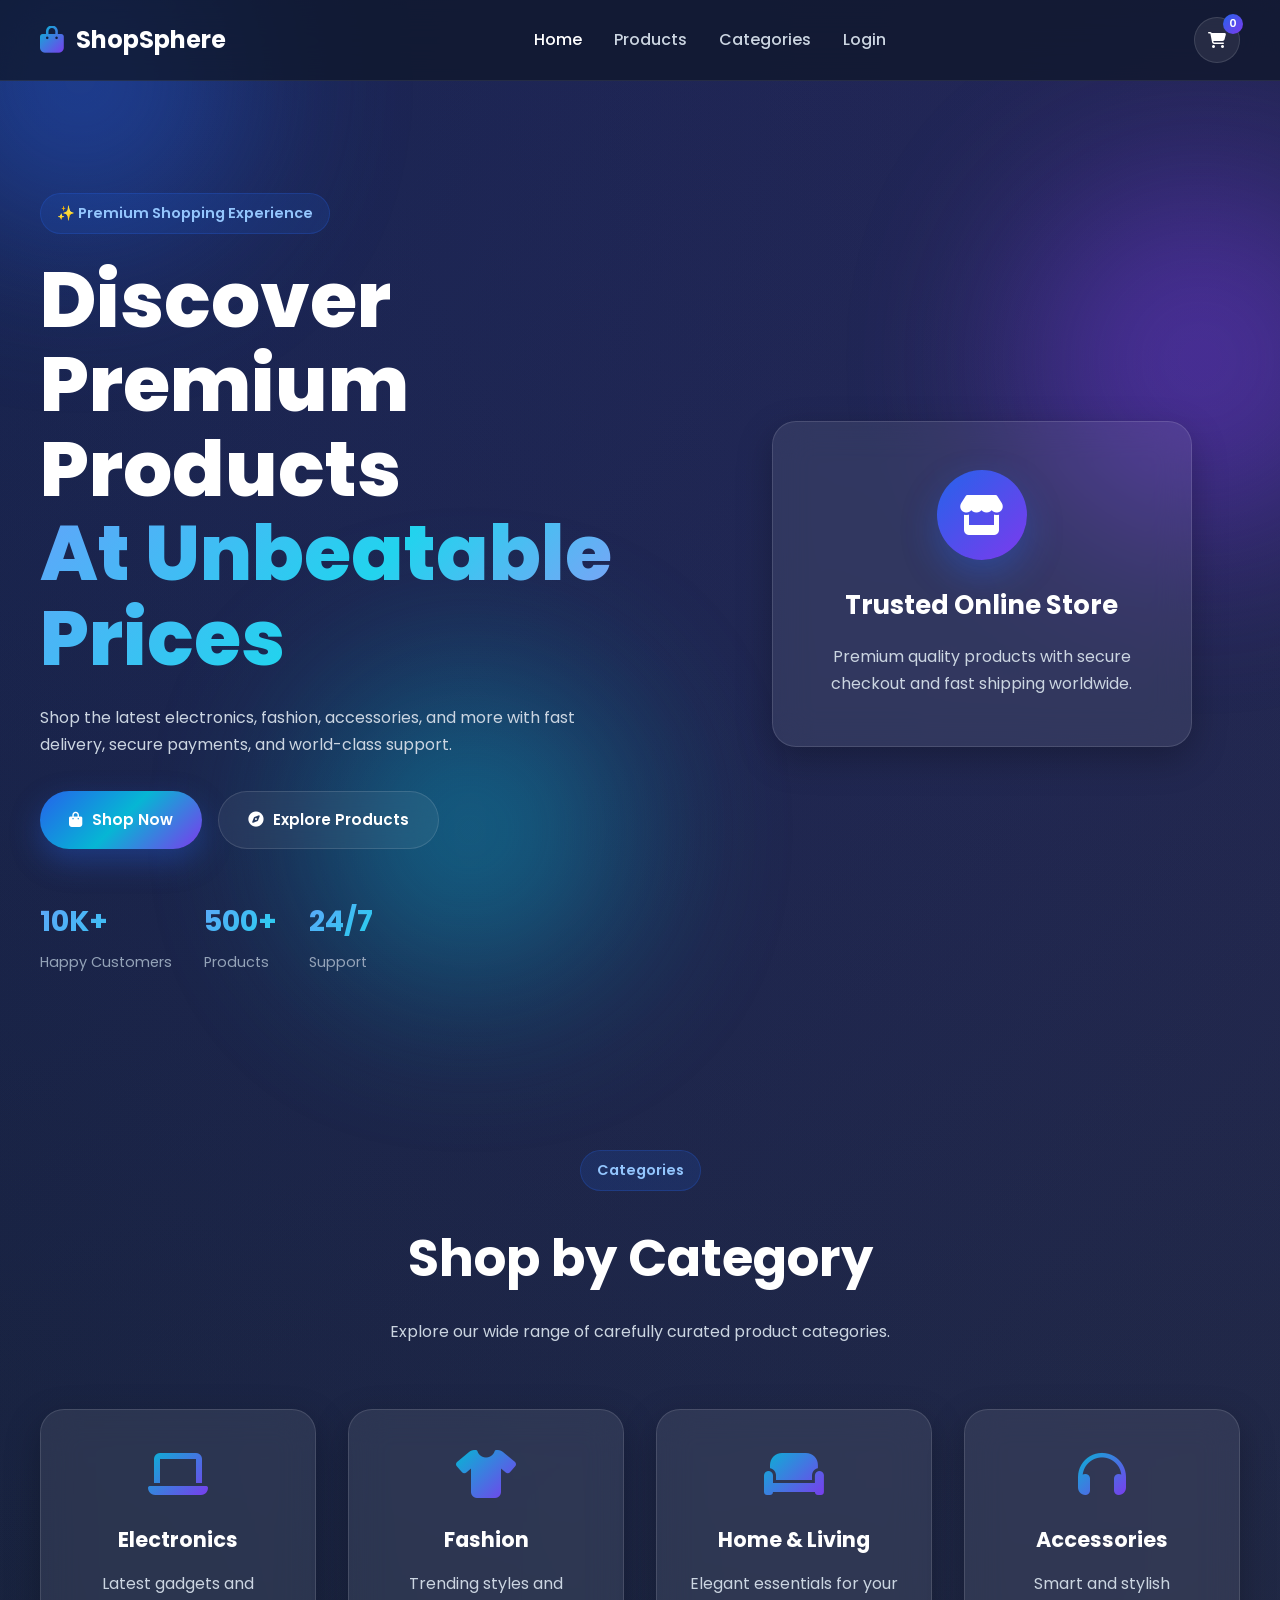
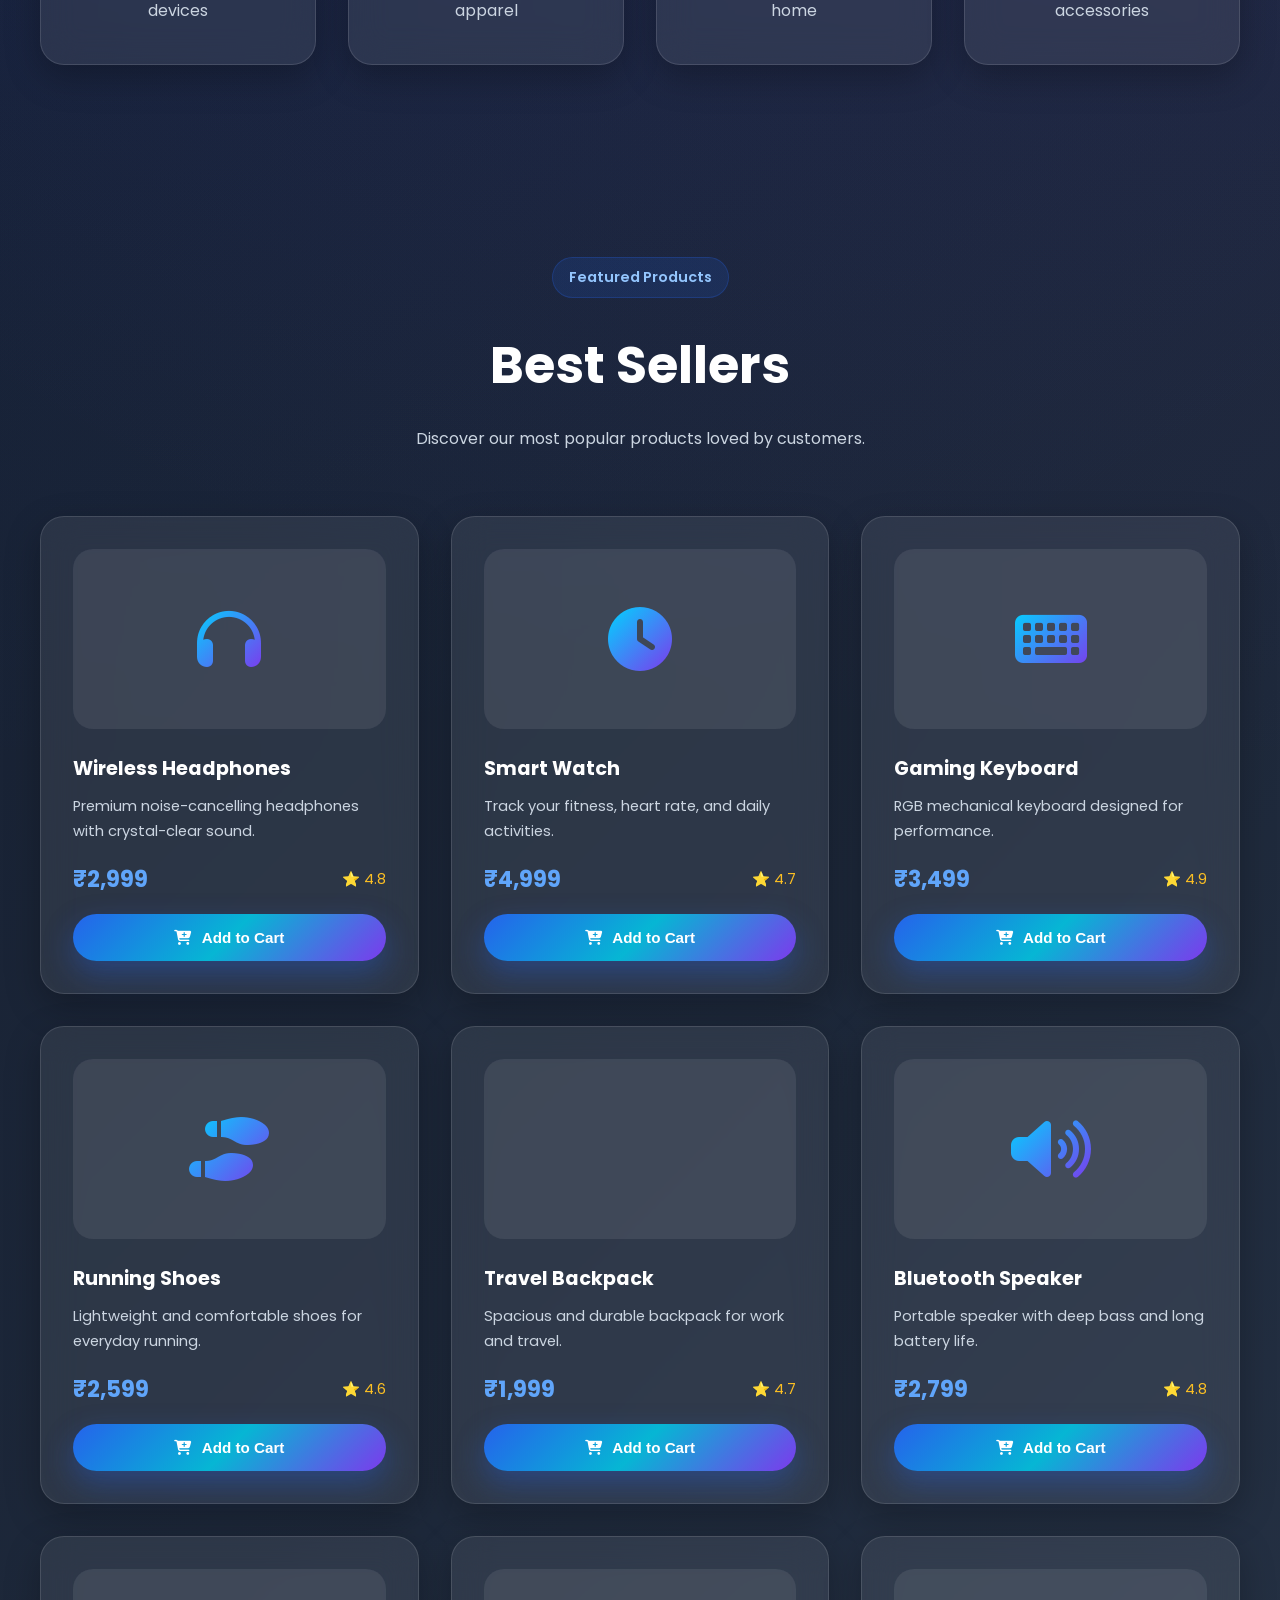
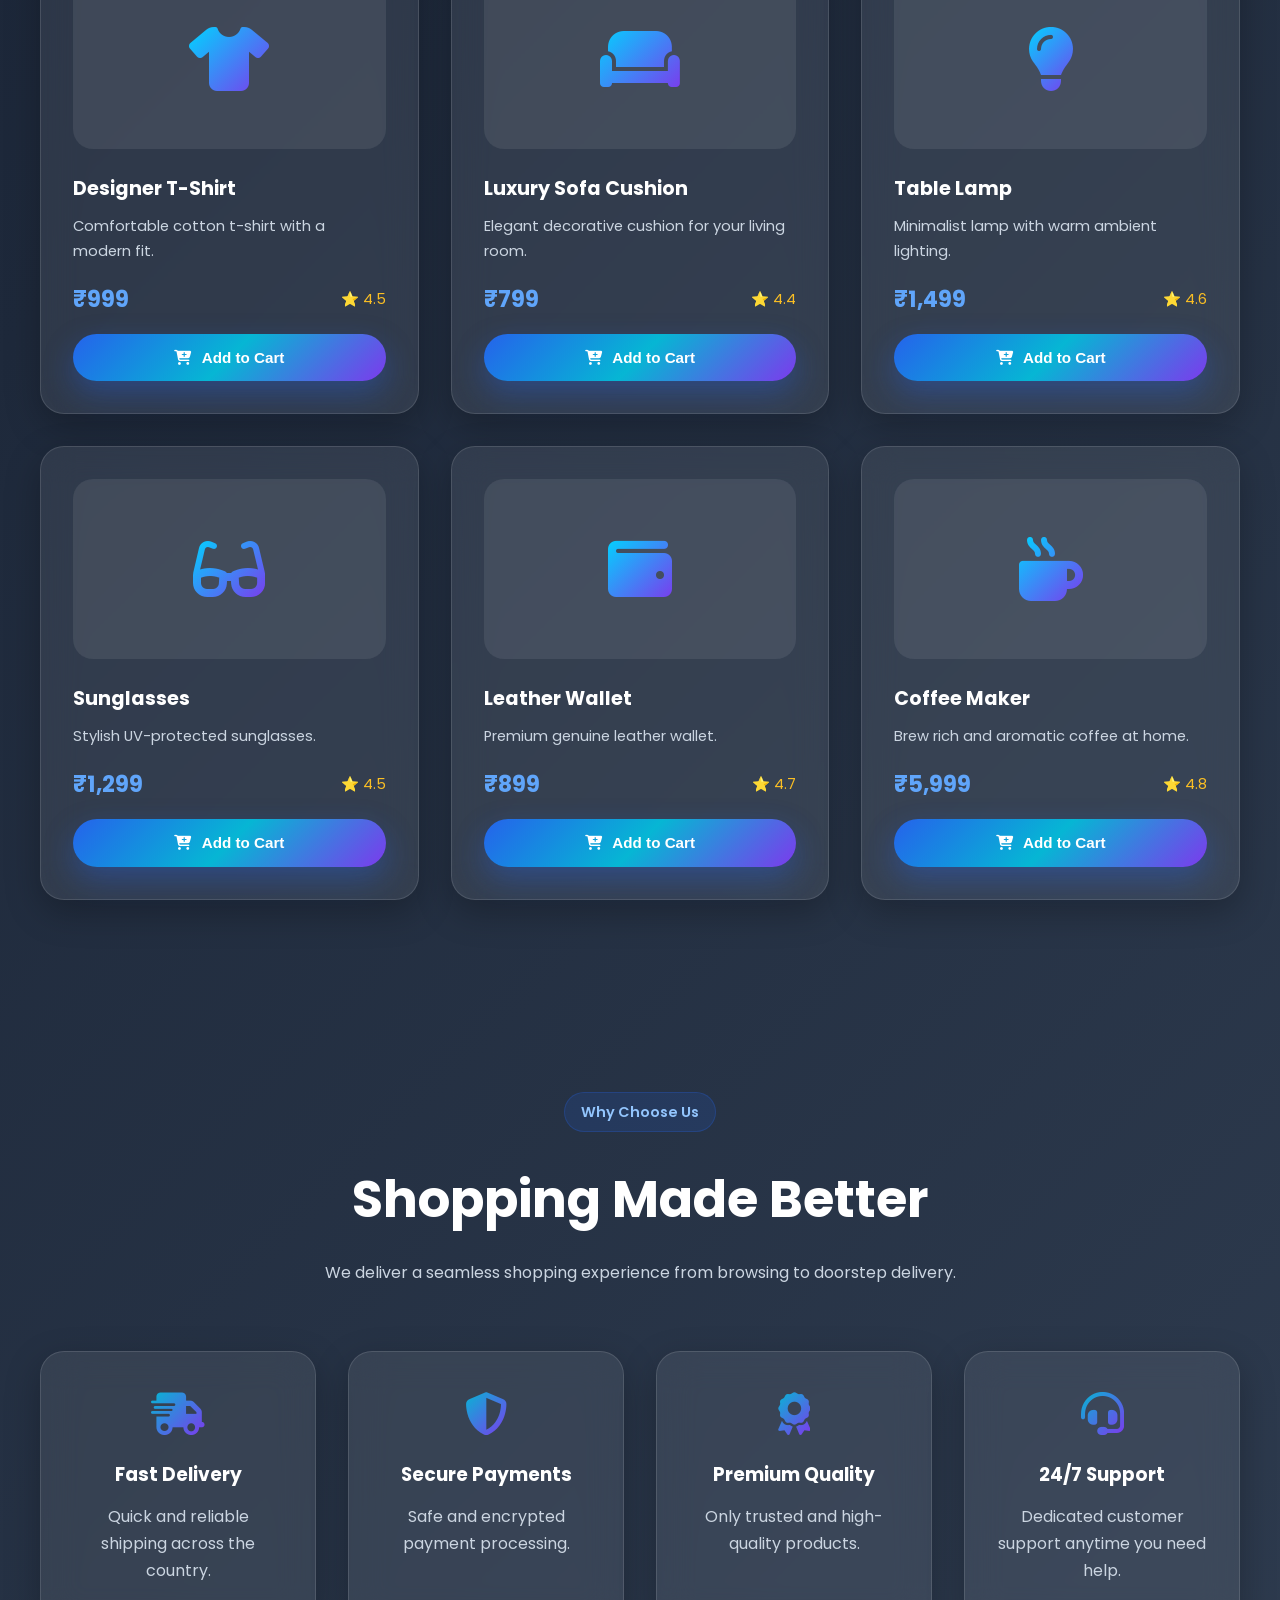
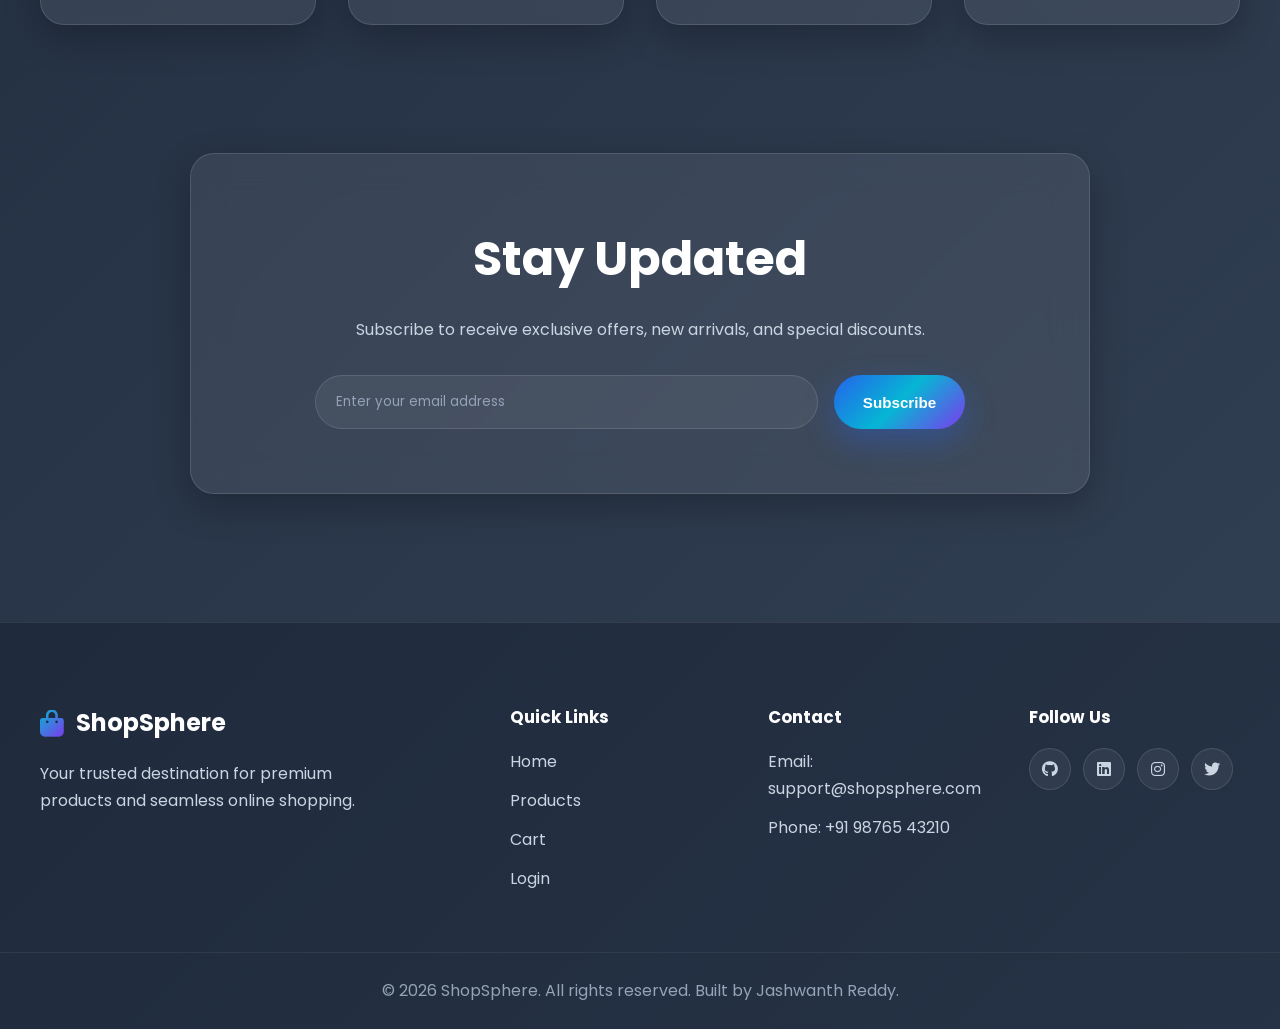
==== index.html @ 0add298a "Add files via upload" ====
<!DOCTYPE html>
<html lang="en">
<head>
    <meta charset="UTF-8" />
    <meta name="viewport" content="width=device-width, initial-scale=1.0" />
    <title>ShopSphere | Premium E-Commerce Store</title>

    <!-- Google Fonts -->
    <link
        href="https://fonts.googleapis.com/css2?family=Poppins:wght@300;400;500;600;700;800&display=swap"
        rel="stylesheet"
    />

    <!-- Font Awesome -->
    <link
        rel="stylesheet"
        href="https://cdnjs.cloudflare.com/ajax/libs/font-awesome/6.5.2/css/all.min.css"
    />

    <!-- Main Stylesheet -->
    <link rel="stylesheet" href="style.css" />
</head>
<body>

    <!-- =======================================================
         BACKGROUND EFFECTS
    ======================================================== -->
    <div class="bg-blur bg-blur-1"></div>
    <div class="bg-blur bg-blur-2"></div>
    <div class="bg-blur bg-blur-3"></div>

    <!-- =======================================================
         HEADER / NAVBAR
    ======================================================== -->
    <header class="header">
        <nav class="navbar container">
            <!-- Logo -->
            <a href="index.html" class="logo">
                <i class="fas fa-shopping-bag"></i>
                <span>ShopSphere</span>
            </a>

            <!-- Navigation Links -->
            <ul class="nav-links">
                <li><a href="index.html" class="active">Home</a></li>
                <li><a href="products.html">Products</a></li>
                <li><a href="#categories">Categories</a></li>
                <li><a href="login.html">Login</a></li>
            </ul>

            <!-- Action Buttons -->
            <div class="nav-actions">
                <a href="cart.html" class="cart-btn">
                    <i class="fas fa-shopping-cart"></i>
                    <span class="cart-count" id="cart-count">0</span>
                </a>

                <button class="menu-toggle" id="menu-toggle">
                    <i class="fas fa-bars"></i>
                </button>
            </div>
        </nav>
    </header>

    <!-- =======================================================
         HERO SECTION
    ======================================================== -->
    <section class="hero">
        <div class="container hero-content">
            <div class="hero-text">
                <span class="hero-badge">✨ Premium Shopping Experience</span>

                <h1>
                    Discover Premium Products
                    <span>At Unbeatable Prices</span>
                </h1>

                <p>
                    Shop the latest electronics, fashion, accessories, and more
                    with fast delivery, secure payments, and world-class support.
                </p>

                <div class="hero-buttons">
                    <a href="products.html" class="btn btn-primary">
                        <i class="fas fa-bag-shopping"></i>
                        Shop Now
                    </a>

                    <a href="#featured-products" class="btn btn-secondary">
                        <i class="fas fa-compass"></i>
                        Explore Products
                    </a>
                </div>

                <div class="hero-stats">
                    <div class="stat">
                        <h3>10K+</h3>
                        <p>Happy Customers</p>
                    </div>

                    <div class="stat">
                        <h3>500+</h3>
                        <p>Products</p>
                    </div>

                    <div class="stat">
                        <h3>24/7</h3>
                        <p>Support</p>
                    </div>
                </div>
            </div>

            <div class="hero-visual">
                <div class="hero-card glass-card">
                    <div class="hero-icon">
                        <i class="fas fa-store"></i>
                    </div>
                    <h3>Trusted Online Store</h3>
                    <p>
                        Premium quality products with secure checkout and fast
                        shipping worldwide.
                    </p>
                </div>
            </div>
        </div>
    </section>

    <!-- =======================================================
         CATEGORIES SECTION
    ======================================================== -->
    <section class="section" id="categories">
        <div class="container">
            <div class="section-header">
                <span class="section-badge">Categories</span>
                <h2>Shop by Category</h2>
                <p>
                    Explore our wide range of carefully curated product
                    categories.
                </p>
            </div>

            <div class="categories-grid">
                <div class="category-card glass-card">
                    <i class="fas fa-laptop"></i>
                    <h3>Electronics</h3>
                    <p>Latest gadgets and devices</p>
                </div>

                <div class="category-card glass-card">
                    <i class="fas fa-shirt"></i>
                    <h3>Fashion</h3>
                    <p>Trending styles and apparel</p>
                </div>

                <div class="category-card glass-card">
                    <i class="fas fa-couch"></i>
                    <h3>Home & Living</h3>
                    <p>Elegant essentials for your home</p>
                </div>

                <div class="category-card glass-card">
                    <i class="fas fa-headphones"></i>
                    <h3>Accessories</h3>
                    <p>Smart and stylish accessories</p>
                </div>
            </div>
        </div>
    </section>

    <!-- =======================================================
         FEATURED PRODUCTS SECTION
    ======================================================== -->
    <section class="section" id="featured-products">
        <div class="container">
            <div class="section-header">
                <span class="section-badge">Featured Products</span>
                <h2>Best Sellers</h2>
                <p>
                    Discover our most popular products loved by customers.
                </p>
            </div>

            <!-- Products will be injected by JavaScript -->
            <div class="products-grid" id="featured-products-grid"></div>
        </div>
    </section>

    <!-- =======================================================
         WHY CHOOSE US
    ======================================================== -->
    <section class="section">
        <div class="container">
            <div class="section-header">
                <span class="section-badge">Why Choose Us</span>
                <h2>Shopping Made Better</h2>
                <p>
                    We deliver a seamless shopping experience from browsing to
                    doorstep delivery.
                </p>
            </div>

            <div class="features-grid">
                <div class="feature-card glass-card">
                    <i class="fas fa-truck-fast"></i>
                    <h3>Fast Delivery</h3>
                    <p>Quick and reliable shipping across the country.</p>
                </div>

                <div class="feature-card glass-card">
                    <i class="fas fa-shield-halved"></i>
                    <h3>Secure Payments</h3>
                    <p>Safe and encrypted payment processing.</p>
                </div>

                <div class="feature-card glass-card">
                    <i class="fas fa-award"></i>
                    <h3>Premium Quality</h3>
                    <p>Only trusted and high-quality products.</p>
                </div>

                <div class="feature-card glass-card">
                    <i class="fas fa-headset"></i>
                    <h3>24/7 Support</h3>
                    <p>Dedicated customer support anytime you need help.</p>
                </div>
            </div>
        </div>
    </section>

    <!-- =======================================================
         NEWSLETTER SECTION
    ======================================================== -->
    <section class="newsletter section">
        <div class="container">
            <div class="newsletter-card glass-card">
                <h2>Stay Updated</h2>
                <p>
                    Subscribe to receive exclusive offers, new arrivals, and
                    special discounts.
                </p>

                <form class="newsletter-form">
                    <input
                        type="email"
                        placeholder="Enter your email address"
                        required
                    />
                    <button type="submit" class="btn btn-primary">
                        Subscribe
                    </button>
                </form>
            </div>
        </div>
    </section>

    <!-- =======================================================
         FOOTER
    ======================================================== -->
    <footer class="footer">
        <div class="container footer-content">
            <div class="footer-brand">
                <a href="index.html" class="logo">
                    <i class="fas fa-shopping-bag"></i>
                    <span>ShopSphere</span>
                </a>
                <p>
                    Your trusted destination for premium products and seamless
                    online shopping.
                </p>
            </div>

            <div class="footer-links">
                <h4>Quick Links</h4>
                <a href="index.html">Home</a>
                <a href="products.html">Products</a>
                <a href="cart.html">Cart</a>
                <a href="login.html">Login</a>
            </div>

            <div class="footer-links">
                <h4>Contact</h4>
                <p>Email: support@shopsphere.com</p>
                <p>Phone: +91 98765 43210</p>
            </div>

            <div class="footer-links">
                <h4>Follow Us</h4>
                <div class="social-icons">
                    <a href="#"><i class="fab fa-github"></i></a>
                    <a href="#"><i class="fab fa-linkedin"></i></a>
                    <a href="#"><i class="fab fa-instagram"></i></a>
                    <a href="#"><i class="fab fa-twitter"></i></a>
                </div>
            </div>
        </div>

        <div class="footer-bottom">
            <p>
                © 2026 ShopSphere. All rights reserved. Built by Jashwanth Reddy.
            </p>
        </div>
    </footer>

    <!-- Main Script -->
    <script src="script.js"></script>
</body>
</html>
---- style.css ----
/* ==========================================================
   SHOPSPHERE - PREMIUM GLASSMORPHISM E-COMMERCE STYLES
   Step 1B: Core Styling for Homepage
========================================================== */

/* ================= CSS VARIABLES ================= */
:root {
    --primary: #2563eb;
    --secondary: #06b6d4;
    --accent: #7c3aed;

    --bg-dark: #0f172a;
    --bg-mid: #1e293b;
    --bg-light: #334155;

    --text-primary: #ffffff;
    --text-secondary: #cbd5e1;
    --text-muted: #94a3b8;

    --success: #10b981;
    --warning: #f59e0b;
    --danger: #ef4444;

    --glass-bg: rgba(255, 255, 255, 0.08);
    --glass-border: rgba(255, 255, 255, 0.12);

    --shadow-lg: 0 20px 60px rgba(0, 0, 0, 0.35);
    --shadow-md: 0 12px 35px rgba(0, 0, 0, 0.25);

    --radius-xl: 24px;
    --radius-lg: 18px;
    --radius-md: 12px;

    --transition: all 0.35s ease;
}

/* ================= RESET ================= */
* {
    margin: 0;
    padding: 0;
    box-sizing: border-box;
}

html {
    scroll-behavior: smooth;
}

body {
    font-family: 'Poppins', sans-serif;
    background:
        radial-gradient(circle at top left, rgba(37, 99, 235, 0.15), transparent 40%),
        radial-gradient(circle at top right, rgba(124, 58, 237, 0.15), transparent 40%),
        linear-gradient(135deg, var(--bg-dark), var(--bg-mid), var(--bg-light));
    color: var(--text-primary);
    min-height: 100vh;
    line-height: 1.7;
    overflow-x: hidden;
}

/* ================= BACKGROUND BLURS ================= */
.bg-blur {
    position: fixed;
    border-radius: 50%;
    filter: blur(90px);
    z-index: -1;
    opacity: 0.45;
}

.bg-blur-1 {
    width: 320px;
    height: 320px;
    background: var(--primary);
    top: -80px;
    left: -80px;
}

.bg-blur-2 {
    width: 360px;
    height: 360px;
    background: var(--accent);
    top: 20%;
    right: -100px;
}

.bg-blur-3 {
    width: 300px;
    height: 300px;
    background: var(--secondary);
    bottom: -80px;
    left: 25%;
}

/* ================= BASE ELEMENTS ================= */
a {
    color: inherit;
    text-decoration: none;
}

ul {
    list-style: none;
}

img {
    max-width: 100%;
    display: block;
}

.container {
    width: min(1200px, calc(100% - 2rem));
    margin: 0 auto;
}

.section {
    padding: 6rem 0;
}

/* ================= GLASS CARD ================= */
.glass-card {
    background: var(--glass-bg);
    border: 1px solid var(--glass-border);
    backdrop-filter: blur(18px);
    -webkit-backdrop-filter: blur(18px);
    border-radius: var(--radius-xl);
    box-shadow: var(--shadow-md);
}

/* ================= HEADER ================= */
.header {
    position: sticky;
    top: 0;
    z-index: 1000;
    background: rgba(15, 23, 42, 0.75);
    backdrop-filter: blur(20px);
    -webkit-backdrop-filter: blur(20px);
    border-bottom: 1px solid rgba(255, 255, 255, 0.08);
}

.navbar {
    display: flex;
    align-items: center;
    justify-content: space-between;
    min-height: 80px;
}

.logo {
    display: inline-flex;
    align-items: center;
    gap: 0.75rem;
    font-size: 1.5rem;
    font-weight: 700;
}

.logo i {
    font-size: 1.7rem;
    background: linear-gradient(135deg, var(--secondary), var(--accent));
    -webkit-background-clip: text;
    -webkit-text-fill-color: transparent;
}

.nav-links {
    display: flex;
    align-items: center;
    gap: 2rem;
}

.nav-links a {
    color: var(--text-secondary);
    font-weight: 500;
    transition: var(--transition);
}

.nav-links a:hover,
.nav-links a.active {
    color: var(--text-primary);
}

.nav-actions {
    display: flex;
    align-items: center;
    gap: 1rem;
}

.cart-btn {
    position: relative;
    width: 46px;
    height: 46px;
    display: grid;
    place-items: center;
    border-radius: 50%;
    background: var(--glass-bg);
    border: 1px solid var(--glass-border);
}

.cart-count {
    position: absolute;
    top: -4px;
    right: -4px;
    width: 20px;
    height: 20px;
    display: grid;
    place-items: center;
    border-radius: 50%;
    background: linear-gradient(135deg, var(--primary), var(--accent));
    font-size: 0.7rem;
    font-weight: 600;
}

.menu-toggle {
    display: none;
    background: none;
    border: none;
    color: var(--text-primary);
    font-size: 1.5rem;
    cursor: pointer;
}

/* ================= HERO ================= */
.hero {
    padding: 7rem 0 5rem;
}

.hero-content {
    display: grid;
    grid-template-columns: 1.2fr 1fr;
    gap: 4rem;
    align-items: center;
}

.hero-badge,
.section-badge {
    display: inline-block;
    padding: 0.45rem 1rem;
    border-radius: 999px;
    background: rgba(37, 99, 235, 0.15);
    border: 1px solid rgba(37, 99, 235, 0.25);
    color: #93c5fd;
    font-size: 0.9rem;
    font-weight: 600;
    margin-bottom: 1.5rem;
}

.hero h1 {
    font-size: clamp(2.5rem, 6vw, 4.8rem);
    line-height: 1.1;
    font-weight: 800;
    margin-bottom: 1.5rem;
}

.hero h1 span {
    display: block;
    background: linear-gradient(135deg, #60a5fa, #22d3ee, #a78bfa);
    -webkit-background-clip: text;
    -webkit-text-fill-color: transparent;
}

.hero p {
    color: var(--text-secondary);
    max-width: 600px;
    margin-bottom: 2rem;
}

/* ================= HERO BUTTONS ================= */
.hero-buttons {
    display: flex;
    flex-wrap: wrap;
    gap: 1rem;
    margin-bottom: 3rem;
}

.btn {
    display: inline-flex;
    align-items: center;
    gap: 0.65rem;
    padding: 0.95rem 1.8rem;
    border-radius: 999px;
    font-weight: 600;
    font-size: 0.95rem;
    transition: var(--transition);
    cursor: pointer;
    border: none;
}

.btn-primary {
    background: linear-gradient(135deg, var(--primary), var(--secondary), var(--accent));
    color: #ffffff;
    box-shadow: 0 12px 30px rgba(37, 99, 235, 0.35);
}

.btn-primary:hover {
    transform: translateY(-3px);
    box-shadow: 0 18px 40px rgba(37, 99, 235, 0.45);
}

.btn-secondary {
    background: rgba(255, 255, 255, 0.06);
    border: 1px solid var(--glass-border);
    color: var(--text-primary);
    backdrop-filter: blur(12px);
    -webkit-backdrop-filter: blur(12px);
}

.btn-secondary:hover {
    transform: translateY(-3px);
    background: rgba(255, 255, 255, 0.10);
}

/* ================= HERO STATS ================= */
.hero-stats {
    display: flex;
    flex-wrap: wrap;
    gap: 2rem;
}

.stat h3 {
    font-size: 1.8rem;
    font-weight: 700;
    margin-bottom: 0.25rem;
    background: linear-gradient(135deg, #60a5fa, #22d3ee);
    -webkit-background-clip: text;
    -webkit-text-fill-color: transparent;
}

.stat p {
    margin: 0;
    color: var(--text-muted);
    font-size: 0.9rem;
}

/* ================= HERO VISUAL ================= */
.hero-visual {
    display: flex;
    justify-content: center;
}

.hero-card {
    max-width: 420px;
    padding: 3rem 2.5rem;
    text-align: center;
}

.hero-icon {
    width: 90px;
    height: 90px;
    margin: 0 auto 1.5rem;
    display: grid;
    place-items: center;
    border-radius: 50%;
    background: linear-gradient(135deg, var(--primary), var(--accent));
    font-size: 2.5rem;
    box-shadow: 0 15px 35px rgba(37, 99, 235, 0.35);
}

.hero-card h3 {
    font-size: 1.6rem;
    margin-bottom: 1rem;
}

.hero-card p {
    color: var(--text-secondary);
    margin: 0;
}

/* ================= SECTION HEADER ================= */
.section-header {
    text-align: center;
    max-width: 720px;
    margin: 0 auto 4rem;
}

.section-header h2 {
    font-size: clamp(2rem, 4vw, 3.2rem);
    margin-bottom: 1rem;
    font-weight: 700;
}

.section-header p {
    color: var(--text-secondary);
}

/* ================= CATEGORIES GRID ================= */
.categories-grid {
    display: grid;
    grid-template-columns: repeat(auto-fit, minmax(240px, 1fr));
    gap: 2rem;
}

.category-card {
    padding: 2.5rem 2rem;
    text-align: center;
    transition: var(--transition);
}

.category-card:hover {
    transform: translateY(-8px);
    box-shadow: var(--shadow-lg);
}

.category-card i {
    font-size: 3rem;
    margin-bottom: 1.5rem;
    background: linear-gradient(135deg, var(--secondary), var(--accent));
    -webkit-background-clip: text;
    -webkit-text-fill-color: transparent;
}

.category-card h3 {
    font-size: 1.3rem;
    margin-bottom: 0.75rem;
}

.category-card p {
    color: var(--text-secondary);
}

/* ================= PRODUCTS GRID ================= */
.products-grid {
    display: grid;
    grid-template-columns: repeat(auto-fit, minmax(280px, 1fr));
    gap: 2rem;
}

.product-card {
    padding: 2rem;
    transition: var(--transition);
}

.product-card:hover {
    transform: translateY(-8px);
    box-shadow: var(--shadow-lg);
}

.product-image {
    width: 100%;
    height: 220px;
    border-radius: var(--radius-lg);
    display: grid;
    place-items: center;
    margin-bottom: 1.5rem;
    font-size: 4rem;
    background: rgba(255, 255, 255, 0.04);
}

.product-image i {
    background: linear-gradient(135deg, var(--primary), var(--accent));
    -webkit-background-clip: text;
    -webkit-text-fill-color: transparent;
}

.product-card h3 {
    font-size: 1.2rem;
    margin-bottom: 0.5rem;
}

.product-description {
    color: var(--text-secondary);
    font-size: 0.92rem;
    margin-bottom: 1rem;
}

.product-meta {
    display: flex;
    justify-content: space-between;
    align-items: center;
    margin-bottom: 1rem;
}

.product-price {
    font-size: 1.4rem;
    font-weight: 700;
    color: #60a5fa;
}

.product-rating {
    color: #fbbf24;
    font-size: 0.9rem;
}

.product-card .btn {
    width: 100%;
    justify-content: center;
}

/* ================= FEATURES GRID ================= */
.features-grid {
    display: grid;
    grid-template-columns: repeat(auto-fit, minmax(240px, 1fr));
    gap: 2rem;
}

.feature-card {
    padding: 2.5rem 2rem;
    text-align: center;
    transition: var(--transition);
}

.feature-card:hover {
    transform: translateY(-8px);
    box-shadow: var(--shadow-lg);
}

.feature-card i {
    font-size: 2.7rem;
    margin-bottom: 1.5rem;
    background: linear-gradient(135deg, var(--secondary), var(--accent));
    -webkit-background-clip: text;
    -webkit-text-fill-color: transparent;
}

.feature-card h3 {
    margin-bottom: 0.75rem;
}

.feature-card p {
    color: var(--text-secondary);
}
/* ================= NEWSLETTER SECTION ================= */
.newsletter {
    padding-top: 2rem;
}

.newsletter-card {
    padding: 4rem 3rem;
    text-align: center;
    max-width: 900px;
    margin: 0 auto;
}

.newsletter-card h2 {
    font-size: clamp(2rem, 4vw, 3rem);
    margin-bottom: 1rem;
}

.newsletter-card p {
    color: var(--text-secondary);
    max-width: 620px;
    margin: 0 auto 2rem;
}

.newsletter-form {
    display: flex;
    gap: 1rem;
    max-width: 650px;
    margin: 0 auto;
    flex-wrap: wrap;
    justify-content: center;
}

.newsletter-form input {
    flex: 1 1 320px;
    padding: 1rem 1.25rem;
    border-radius: 999px;
    border: 1px solid var(--glass-border);
    background: rgba(255, 255, 255, 0.06);
    color: var(--text-primary);
    outline: none;
    font-family: inherit;
}

.newsletter-form input::placeholder {
    color: var(--text-muted);
}

/* ================= FOOTER ================= */
.footer {
    margin-top: 2rem;
    padding-top: 5rem;
    border-top: 1px solid rgba(255, 255, 255, 0.08);
    background: rgba(15, 23, 42, 0.35);
}

.footer-content {
    display: grid;
    grid-template-columns: 2fr 1fr 1fr 1fr;
    gap: 3rem;
    padding-bottom: 3rem;
}

.footer-brand p {
    color: var(--text-secondary);
    margin-top: 1rem;
    max-width: 360px;
}

.footer-links h4 {
    margin-bottom: 1rem;
    font-size: 1.05rem;
}

.footer-links a,
.footer-links p {
    display: block;
    color: var(--text-secondary);
    margin-bottom: 0.75rem;
    transition: var(--transition);
}

.footer-links a:hover {
    color: var(--text-primary);
}

.social-icons {
    display: flex;
    gap: 0.75rem;
    margin-top: 0.5rem;
}

.social-icons a {
    width: 42px;
    height: 42px;
    display: grid;
    place-items: center;
    border-radius: 50%;
    background: rgba(255, 255, 255, 0.06);
    border: 1px solid var(--glass-border);
    transition: var(--transition);
}

.social-icons a:hover {
    transform: translateY(-3px);
    background: rgba(255, 255, 255, 0.12);
}

.footer-bottom {
    padding: 1.5rem 0;
    text-align: center;
    color: var(--text-muted);
    border-top: 1px solid rgba(255, 255, 255, 0.06);
}

/* ================= RESPONSIVE DESIGN ================= */
@media (max-width: 992px) {
    .hero-content {
        grid-template-columns: 1fr;
        text-align: center;
    }

    .hero p {
        margin-left: auto;
        margin-right: auto;
    }

    .hero-buttons,
    .hero-stats {
        justify-content: center;
    }

    .footer-content {
        grid-template-columns: repeat(2, 1fr);
    }
}

@media (max-width: 768px) {
    .nav-links {
        display: none;
    }

    .menu-toggle {
        display: block;
    }

    .section {
        padding: 4.5rem 0;
    }

    .hero {
        padding: 5.5rem 0 4rem;
    }

    .newsletter-card {
        padding: 3rem 1.5rem;
    }

    .footer-content {
        grid-template-columns: 1fr;
        gap: 2rem;
    }
}

@media (max-width: 576px) {
    .container {
        width: min(100%, calc(100% - 1.25rem));
    }

    .hero-buttons {
        flex-direction: column;
    }

    .hero-buttons .btn,
    .newsletter-form .btn {
        width: 100%;
        justify-content: center;
    }

    .newsletter-form input {
        flex-basis: 100%;
    }

    .hero-stats {
        gap: 1.25rem;
    }

    .product-card,
    .category-card,
    .feature-card {
        padding: 1.75rem;
    }
}

/* ==========================================================
   STEP 2 - PRODUCTS PAGE STYLES
========================================================== */

/* ================= PRODUCTS HERO ================= */
.products-hero {
    padding: 6rem 0 2rem;
}

.products-hero h1 {
    font-size: clamp(2.5rem, 5vw, 4.2rem);
    font-weight: 800;
    margin-bottom: 1rem;
}

/* ================= PRODUCTS CONTROLS ================= */
.products-controls {
    display: flex;
    flex-wrap: wrap;
    gap: 1.5rem;
    align-items: center;
    justify-content: space-between;
    padding: 1.5rem;
    margin-bottom: 2rem;
}

.search-box {
    flex: 1 1 350px;
    position: relative;
}

.search-box i {
    position: absolute;
    left: 1.2rem;
    top: 50%;
    transform: translateY(-50%);
    color: var(--text-muted);
}

.search-box input {
    width: 100%;
    padding: 1rem 1rem 1rem 3rem;
    border-radius: 999px;
    border: 1px solid var(--glass-border);
    background: rgba(255, 255, 255, 0.06);
    color: var(--text-primary);
    outline: none;
    font-family: inherit;
    font-size: 0.95rem;
}

.search-box input::placeholder {
    color: var(--text-muted);
}

.sort-select {
    padding: 1rem 1.25rem;
    border-radius: 999px;
    border: 1px solid var(--glass-border);
    background: rgba(255, 255, 255, 0.06);
    color: var(--text-primary);
    outline: none;
    font-family: inherit;
    cursor: pointer;
    min-width: 220px;
}

.sort-select option {
    background: #1e293b;
    color: #ffffff;
}

/* ================= FILTER BUTTONS ================= */
.filter-buttons {
    display: flex;
    flex-wrap: wrap;
    gap: 1rem;
    margin-bottom: 2rem;
}

.filter-btn {
    padding: 0.8rem 1.4rem;
    border-radius: 999px;
    border: 1px solid var(--glass-border);
    background: rgba(255, 255, 255, 0.06);
    color: var(--text-secondary);
    cursor: pointer;
    font-family: inherit;
    font-weight: 500;
    transition: var(--transition);
}

.filter-btn:hover,
.filter-btn.active {
    background: linear-gradient(
        135deg,
        var(--primary),
        var(--secondary),
        var(--accent)
    );
    color: #ffffff;
    border-color: transparent;
    box-shadow: 0 12px 30px rgba(37, 99, 235, 0.25);
}

/* ================= RESULTS INFO ================= */
.results-info {
    margin-bottom: 1.5rem;
}

.results-info p {
    color: var(--text-secondary);
}

/* ================= EMPTY STATE ================= */
.empty-state {
    padding: 4rem 2rem;
    text-align: center;
}

.empty-state i {
    font-size: 4rem;
    margin-bottom: 1.5rem;
    color: var(--text-muted);
}

.empty-state h3 {
    font-size: 1.6rem;
    margin-bottom: 0.75rem;
}

.empty-state p {
    color: var(--text-secondary);
}

/* ================= PRODUCTS PAGE RESPONSIVE ================= */
@media (max-width: 768px) {
    .products-controls {
        flex-direction: column;
        align-items: stretch;
    }

    .sort-select {
        width: 100%;
        min-width: unset;
    }

    .filter-buttons {
        justify-content: center;
    }
}


/* ==========================================================
   STEP 3 - SHOPPING CART PAGE STYLES
========================================================== */

/* ================= CART LAYOUT ================= */
.cart-layout {
    display: grid;
    grid-template-columns: 2fr 1fr;
    gap: 2rem;
    align-items: start;
}

/* ================= CART ITEMS ================= */
.cart-items {
    display: flex;
    flex-direction: column;
    gap: 1.5rem;
}

.cart-item {
    display: grid;
    grid-template-columns: 100px 1fr auto;
    gap: 1.5rem;
    align-items: center;
    padding: 1.75rem;
}

.cart-item-image {
    width: 100px;
    height: 100px;
    border-radius: var(--radius-lg);
    display: grid;
    place-items: center;
    font-size: 2.5rem;
    background: rgba(255, 255, 255, 0.05);
}

.cart-item-image i {
    background: linear-gradient(
        135deg,
        var(--primary),
        var(--secondary),
        var(--accent)
    );
    -webkit-background-clip: text;
    -webkit-text-fill-color: transparent;
}

.cart-item-details h3 {
    font-size: 1.2rem;
    margin-bottom: 0.4rem;
}

.cart-item-details p {
    color: var(--text-secondary);
    margin-bottom: 0.75rem;
}

.cart-item-price {
    font-size: 1.2rem;
    font-weight: 700;
    color: #60a5fa;
}

/* ================= QUANTITY CONTROLS ================= */
.cart-item-actions {
    display: flex;
    flex-direction: column;
    align-items: flex-end;
    gap: 1rem;
}

.quantity-controls {
    display: flex;
    align-items: center;
    gap: 0.75rem;
}

.quantity-btn {
    width: 38px;
    height: 38px;
    border: none;
    border-radius: 50%;
    display: grid;
    place-items: center;
    cursor: pointer;
    font-size: 1rem;
    font-weight: 600;
    color: #ffffff;
    background: linear-gradient(
        135deg,
        var(--primary),
        var(--secondary),
        var(--accent)
    );
    transition: var(--transition);
}

.quantity-btn:hover {
    transform: scale(1.05);
}

.quantity-value {
    min-width: 28px;
    text-align: center;
    font-weight: 600;
}

.remove-btn {
    border: none;
    background: transparent;
    color: #f87171;
    cursor: pointer;
    font-weight: 500;
    transition: var(--transition);
}

.remove-btn:hover {
    color: #ef4444;
}

/* ================= CART SUMMARY ================= */
.cart-summary {
    padding: 2rem;
    position: sticky;
    top: 100px;
}

.cart-summary h3 {
    font-size: 1.5rem;
    margin-bottom: 1.5rem;
}

.summary-row {
    display: flex;
    justify-content: space-between;
    margin-bottom: 1rem;
    color: var(--text-secondary);
}

.total-row {
    margin-top: 1.5rem;
    padding-top: 1.25rem;
    border-top: 1px solid rgba(255, 255, 255, 0.08);
    font-size: 1.2rem;
    font-weight: 700;
    color: #ffffff;
}

.cart-summary .btn {
    width: 100%;
    justify-content: center;
    margin-top: 1rem;
}

/* ================= CART RESPONSIVE ================= */
@media (max-width: 992px) {
    .cart-layout {
        grid-template-columns: 1fr;
    }

    .cart-summary {
        position: static;
    }
}

@media (max-width: 768px) {
    .cart-item {
        grid-template-columns: 1fr;
        text-align: center;
    }

    .cart-item-image {
        margin: 0 auto;
    }

    .cart-item-actions {
        align-items: center;
    }
}

/* ==========================================================
   STEP 4 - AUTHENTICATION PAGE STYLES
========================================================== */

/* ================= AUTH SECTION ================= */
.auth-section {
    padding: 6rem 0;
}

.auth-wrapper {
    display: flex;
    justify-content: center;
    align-items: center;
}

.auth-card {
    width: 100%;
    max-width: 620px;
    padding: 3rem;
}

.auth-header {
    text-align: center;
    margin-bottom: 2.5rem;
}

.auth-header h1 {
    font-size: clamp(2.2rem, 5vw, 3.5rem);
    font-weight: 700;
    margin-bottom: 1rem;
}

.auth-header p {
    color: var(--text-secondary);
    max-width: 500px;
    margin: 0 auto;
}

/* ================= FORM STYLES ================= */
.auth-form {
    display: flex;
    flex-direction: column;
    gap: 1.5rem;
}

.form-group {
    display: flex;
    flex-direction: column;
    gap: 0.6rem;
}

.form-group label {
    font-weight: 500;
    color: var(--text-primary);
}

.input-group {
    position: relative;
}

.input-group i {
    position: absolute;
    left: 1.2rem;
    top: 50%;
    transform: translateY(-50%);
    color: var(--text-muted);
}

.input-group input {
    width: 100%;
    padding: 1rem 1.25rem 1rem 3rem;
    border-radius: 14px;
    border: 1px solid var(--glass-border);
    background: rgba(255, 255, 255, 0.06);
    color: var(--text-primary);
    outline: none;
    font-family: inherit;
    font-size: 0.95rem;
    transition: var(--transition);
}

.input-group input:focus {
    border-color: rgba(96, 165, 250, 0.5);
    box-shadow: 0 0 0 4px rgba(96, 165, 250, 0.08);
}

.input-group input::placeholder {
    color: var(--text-muted);
}

/* ================= FORM OPTIONS ================= */
.form-options {
    display: flex;
    justify-content: space-between;
    align-items: center;
    gap: 1rem;
    flex-wrap: wrap;
}

.checkbox-wrapper {
    display: flex;
    align-items: center;
    gap: 0.5rem;
    color: var(--text-secondary);
    font-size: 0.9rem;
}

.checkbox-wrapper input {
    accent-color: var(--primary);
}

.auth-link {
    color: #93c5fd;
    font-size: 0.9rem;
    transition: var(--transition);
}

.auth-link:hover {
    color: #ffffff;
}

/* ================= AUTH BUTTONS ================= */
.auth-btn {
    width: 100%;
    justify-content: center;
}

/* ================= DIVIDER ================= */
.auth-divider {
    text-align: center;
    margin: 2rem 0 1.5rem;
    color: var(--text-secondary);
    font-size: 0.95rem;
}

/* ================= AUTH RESPONSIVE ================= */
@media (max-width: 768px) {
    .auth-card {
        padding: 2rem 1.5rem;
    }

    .form-options {
        flex-direction: column;
        align-items: flex-start;
    }
}


/* ==========================================================
   STEP 5 - CHECKOUT PAGE STYLES
========================================================== */

/* ================= CHECKOUT SECTION ================= */
.checkout-section .auth-card {
    max-width: 100%;
}

.checkout-section .auth-header h2 {
    font-size: 2rem;
    margin-bottom: 0.75rem;
}

.checkout-section .auth-header p {
    color: var(--text-secondary);
}

/* ================= CHECKOUT FORM ENHANCEMENTS ================= */
.checkout-section .form-group {
    margin-bottom: 0.25rem;
}

.checkout-section .input-group input {
    transition: var(--transition);
}

.checkout-section .input-group input:focus {
    border-color: rgba(96, 165, 250, 0.55);
    box-shadow: 0 0 0 4px rgba(96, 165, 250, 0.08);
}

/* ================= ORDER SUMMARY ENHANCEMENTS ================= */
.checkout-section .cart-summary {
    min-width: 320px;
}

.checkout-section .cart-summary .btn {
    margin-top: 1.25rem;
}

/* ================= RESPONSIVE ================= */
@media (max-width: 992px) {
    .checkout-section .cart-summary {
        min-width: unset;
    }
}

@media (max-width: 768px) {
    .checkout-section .auth-header h2 {
        font-size: 1.75rem;
    }
}

/* ==========================================================
   STEP 6 - ORDERS PAGE STYLES
========================================================== */

/* ================= ORDERS CONTAINER ================= */
.orders-container {
    display: flex;
    flex-direction: column;
    gap: 2rem;
}

/* ================= ORDER CARD ================= */
.order-card {
    padding: 2rem;
}

.order-header {
    display: flex;
    justify-content: space-between;
    align-items: flex-start;
    gap: 1rem;
    flex-wrap: wrap;
    margin-bottom: 1.5rem;
}

.order-info h3 {
    font-size: 1.4rem;
    margin-bottom: 0.5rem;
}

.order-info p {
    color: var(--text-secondary);
    margin-bottom: 0.25rem;
    font-size: 0.95rem;
}

/* ================= STATUS BADGE ================= */
.order-status {
    padding: 0.5rem 1rem;
    border-radius: 999px;
    font-size: 0.85rem;
    font-weight: 600;
    white-space: nowrap;
}

.order-status.processing {
    background: rgba(245, 158, 11, 0.15);
    color: #fbbf24;
    border: 1px solid rgba(245, 158, 11, 0.25);
}

.order-status.shipped {
    background: rgba(59, 130, 246, 0.15);
    color: #60a5fa;
    border: 1px solid rgba(59, 130, 246, 0.25);
}

.order-status.delivered {
    background: rgba(16, 185, 129, 0.15);
    color: #34d399;
    border: 1px solid rgba(16, 185, 129, 0.25);
}

/* ================= ORDER ITEMS ================= */
.order-items {
    margin: 1.5rem 0;
    padding: 1.5rem;
    border-radius: var(--radius-lg);
    background: rgba(255, 255, 255, 0.03);
}

.order-item {
    display: flex;
    justify-content: space-between;
    gap: 1rem;
    padding: 0.75rem 0;
    color: var(--text-secondary);
    border-bottom: 1px solid rgba(255, 255, 255, 0.04);
}

.order-item:last-child {
    border-bottom: none;
}

/* ================= ORDER FOOTER ================= */
.order-footer {
    display: flex;
    justify-content: space-between;
    align-items: center;
    gap: 1rem;
    flex-wrap: wrap;
    padding-top: 1.25rem;
    border-top: 1px solid rgba(255, 255, 255, 0.08);
}

.order-customer {
    color: var(--text-secondary);
    font-size: 0.95rem;
}

.order-total {
    font-size: 1.4rem;
    font-weight: 700;
    color: #60a5fa;
}

/* ================= ORDERS RESPONSIVE ================= */
@media (max-width: 768px) {
    .order-header,
    .order-footer,
    .order-item {
        flex-direction: column;
        align-items: flex-start;
    }

    .order-total {
        font-size: 1.2rem;
    }
}

/* ==========================================================
   STEP 7 - ADMIN DASHBOARD STYLES
========================================================== */

/* ================= ADMIN SECTION ================= */
.admin-section .auth-card {
    max-width: 100%;
}

.admin-section .section-header {
    margin-bottom: 3rem;
}

/* ================= SELECT STYLING ================= */
.input-group select {
    width: 100%;
    padding: 1rem 1.25rem 1rem 3rem;
    border-radius: 14px;
    border: 1px solid var(--glass-border);
    background: rgba(255, 255, 255, 0.06);
    color: var(--text-primary);
    outline: none;
    font-family: inherit;
    font-size: 0.95rem;
    appearance: none;
    cursor: pointer;
    transition: var(--transition);
}

.input-group select:focus {
    border-color: rgba(96, 165, 250, 0.5);
    box-shadow: 0 0 0 4px rgba(96, 165, 250, 0.08);
}

.input-group select option {
    background: #1e293b;
    color: #ffffff;
}

/* ================= ADMIN PRODUCT CARDS ================= */
.admin-product-card {
    padding: 2rem;
    position: relative;
}

.admin-product-card .product-image {
    margin-bottom: 1.25rem;
}

.admin-product-card .product-category {
    display: inline-block;
    padding: 0.35rem 0.9rem;
    border-radius: 999px;
    background: rgba(37, 99, 235, 0.15);
    border: 1px solid rgba(37, 99, 235, 0.25);
    color: #93c5fd;
    font-size: 0.8rem;
    font-weight: 600;
    margin-bottom: 1rem;
    text-transform: capitalize;
}

.admin-product-card h3 {
    font-size: 1.2rem;
    margin-bottom: 0.5rem;
}

.admin-product-card p {
    color: var(--text-secondary);
    margin-bottom: 1rem;
}

.admin-product-card .product-price {
    display: block;
    font-size: 1.35rem;
    font-weight: 700;
    color: #60a5fa;
    margin-bottom: 1.25rem;
}

.admin-delete-btn {
    width: 100%;
    padding: 0.9rem 1.5rem;
    border: none;
    border-radius: 999px;
    font-family: inherit;
    font-weight: 600;
    font-size: 0.95rem;
    cursor: pointer;
    color: #ffffff;
    background: linear-gradient(135deg, #ef4444, #f97316);
    transition: var(--transition);
}

.admin-delete-btn:hover {
    transform: translateY(-2px);
    box-shadow: 0 12px 30px rgba(239, 68, 68, 0.25);
}

/* ================= ADMIN ORDER STATUS SELECT ================= */
.admin-status-select {
    padding: 0.7rem 1rem;
    border-radius: 10px;
    border: 1px solid var(--glass-border);
    background: rgba(255, 255, 255, 0.06);
    color: var(--text-primary);
    font-family: inherit;
    cursor: pointer;
    outline: none;
    min-width: 160px;
}

.admin-status-select option {
    background: #1e293b;
    color: #ffffff;
}

/* ================= ADMIN RESPONSIVE ================= */
@media (max-width: 768px) {
    .admin-status-select {
        width: 100%;
        min-width: unset;
    }
}

/* Add this CSS to your style.css file */

/* Product Image Container */
.product-image {
    width: 100%;
    height: 180px;
    border-radius: 20px;
    overflow: hidden;
    margin-bottom: 1.5rem;
    background: rgba(255, 255, 255, 0.05);
    display: flex;
    align-items: center;
    justify-content: center;
    position: relative;
}

/* Actual Product Image */
.product-img {
    width: 100%;
    height: 100%;
    object-fit: cover;
    border-radius: 20px;
    transition: transform 0.4s ease;
}

/* Hover Zoom Effect */
.product-card:hover .product-img {
    transform: scale(1.08);
}

/* Fallback Icon if Image Fails */
.product-icon-fallback {
    width: 100%;
    height: 100%;
    display: flex;
    align-items: center;
    justify-content: center;
    background: rgba(255, 255, 255, 0.03);
}

.product-icon-fallback i {
    font-size: 4rem;
    background: linear-gradient(135deg, #00d4ff, #7c3aed);
    -webkit-background-clip: text;
    -webkit-text-fill-color: transparent;
    color: transparent;
}

/* Responsive */
@media (max-width: 768px) {
    .product-image {
        height: 160px;
    }
}
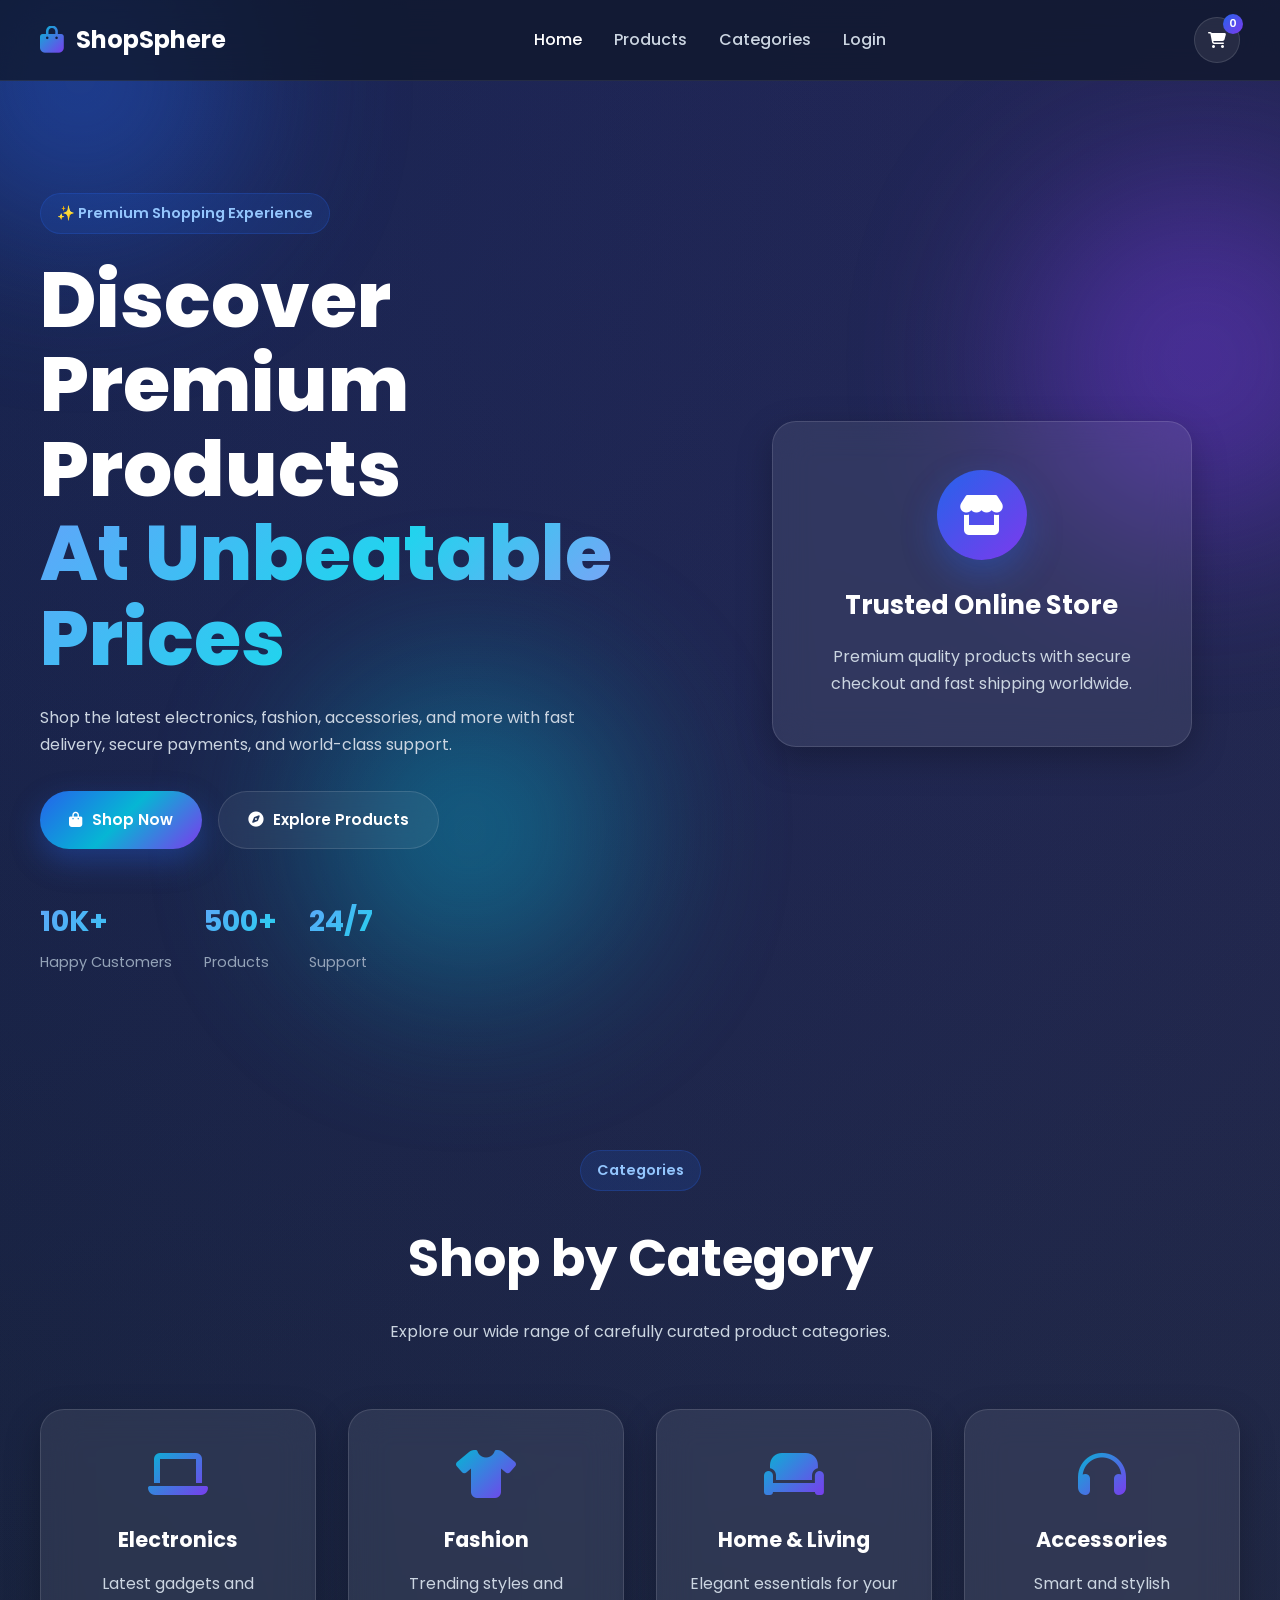
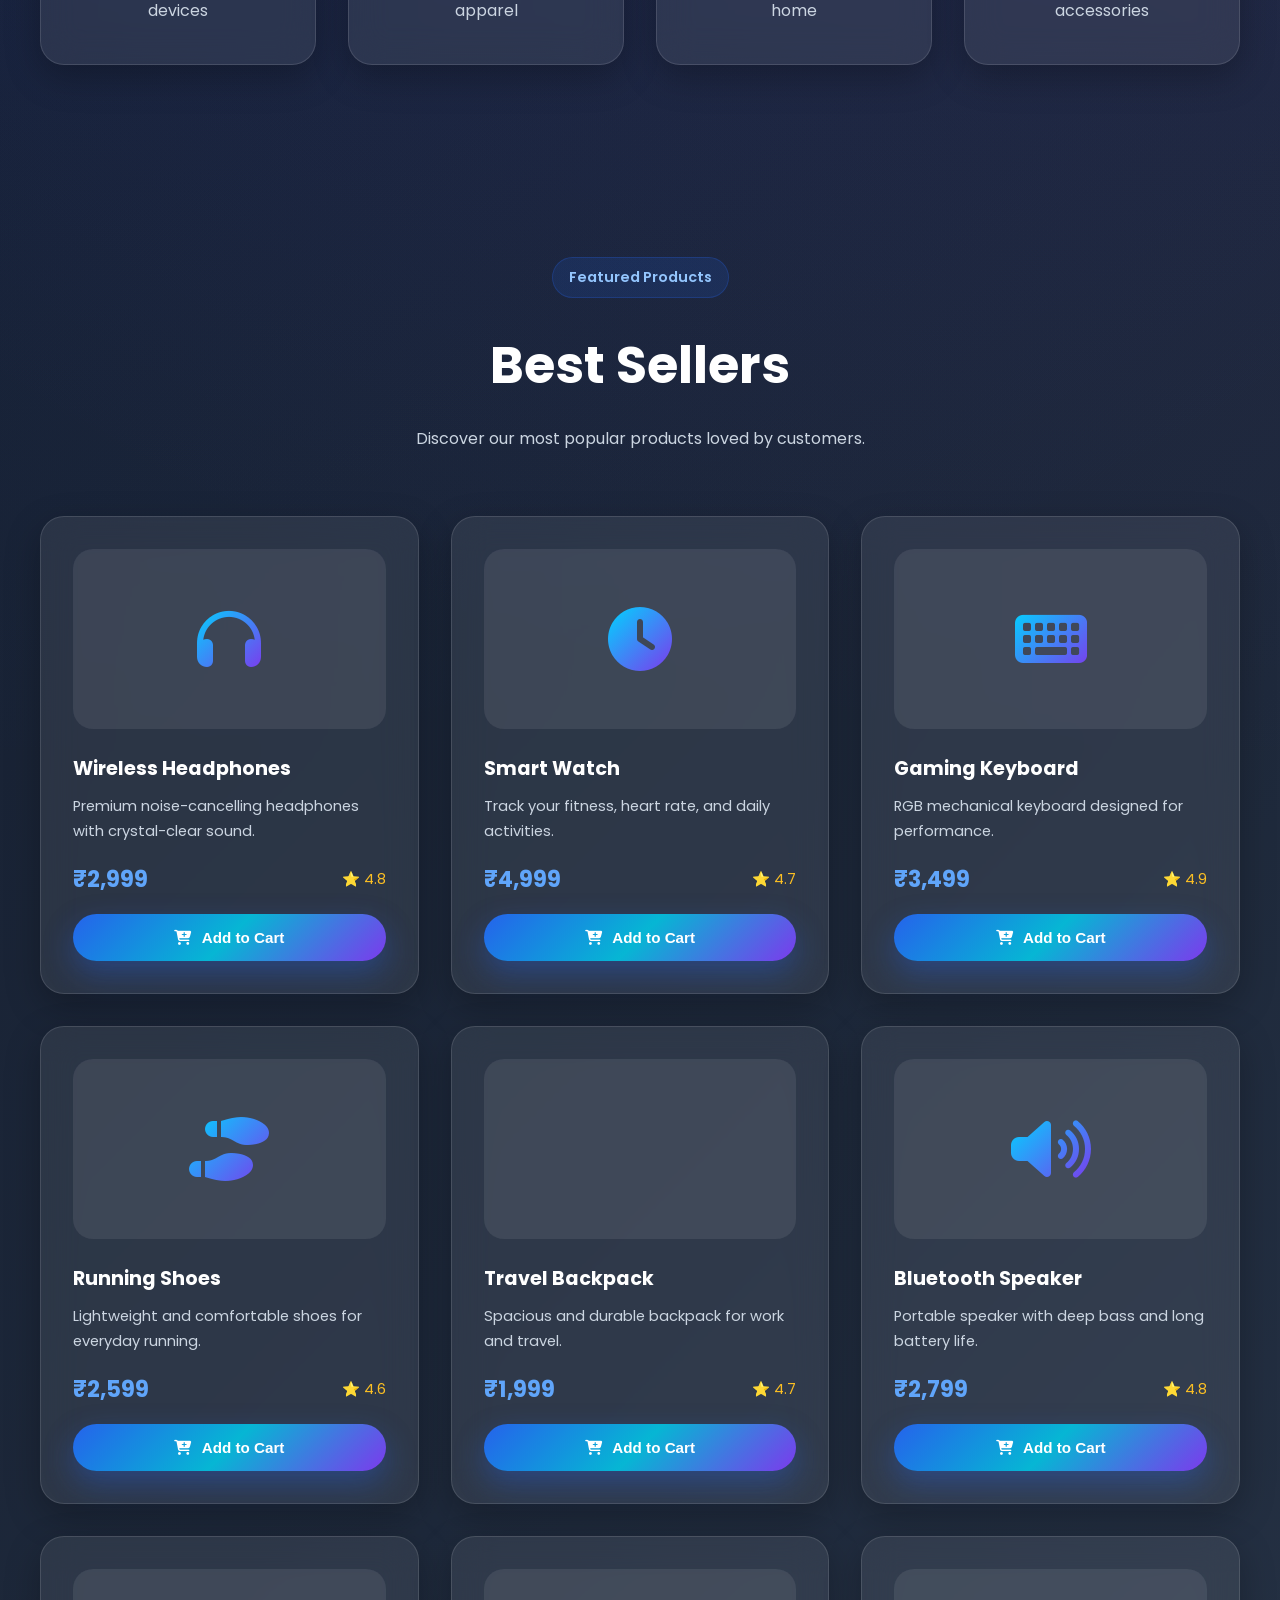
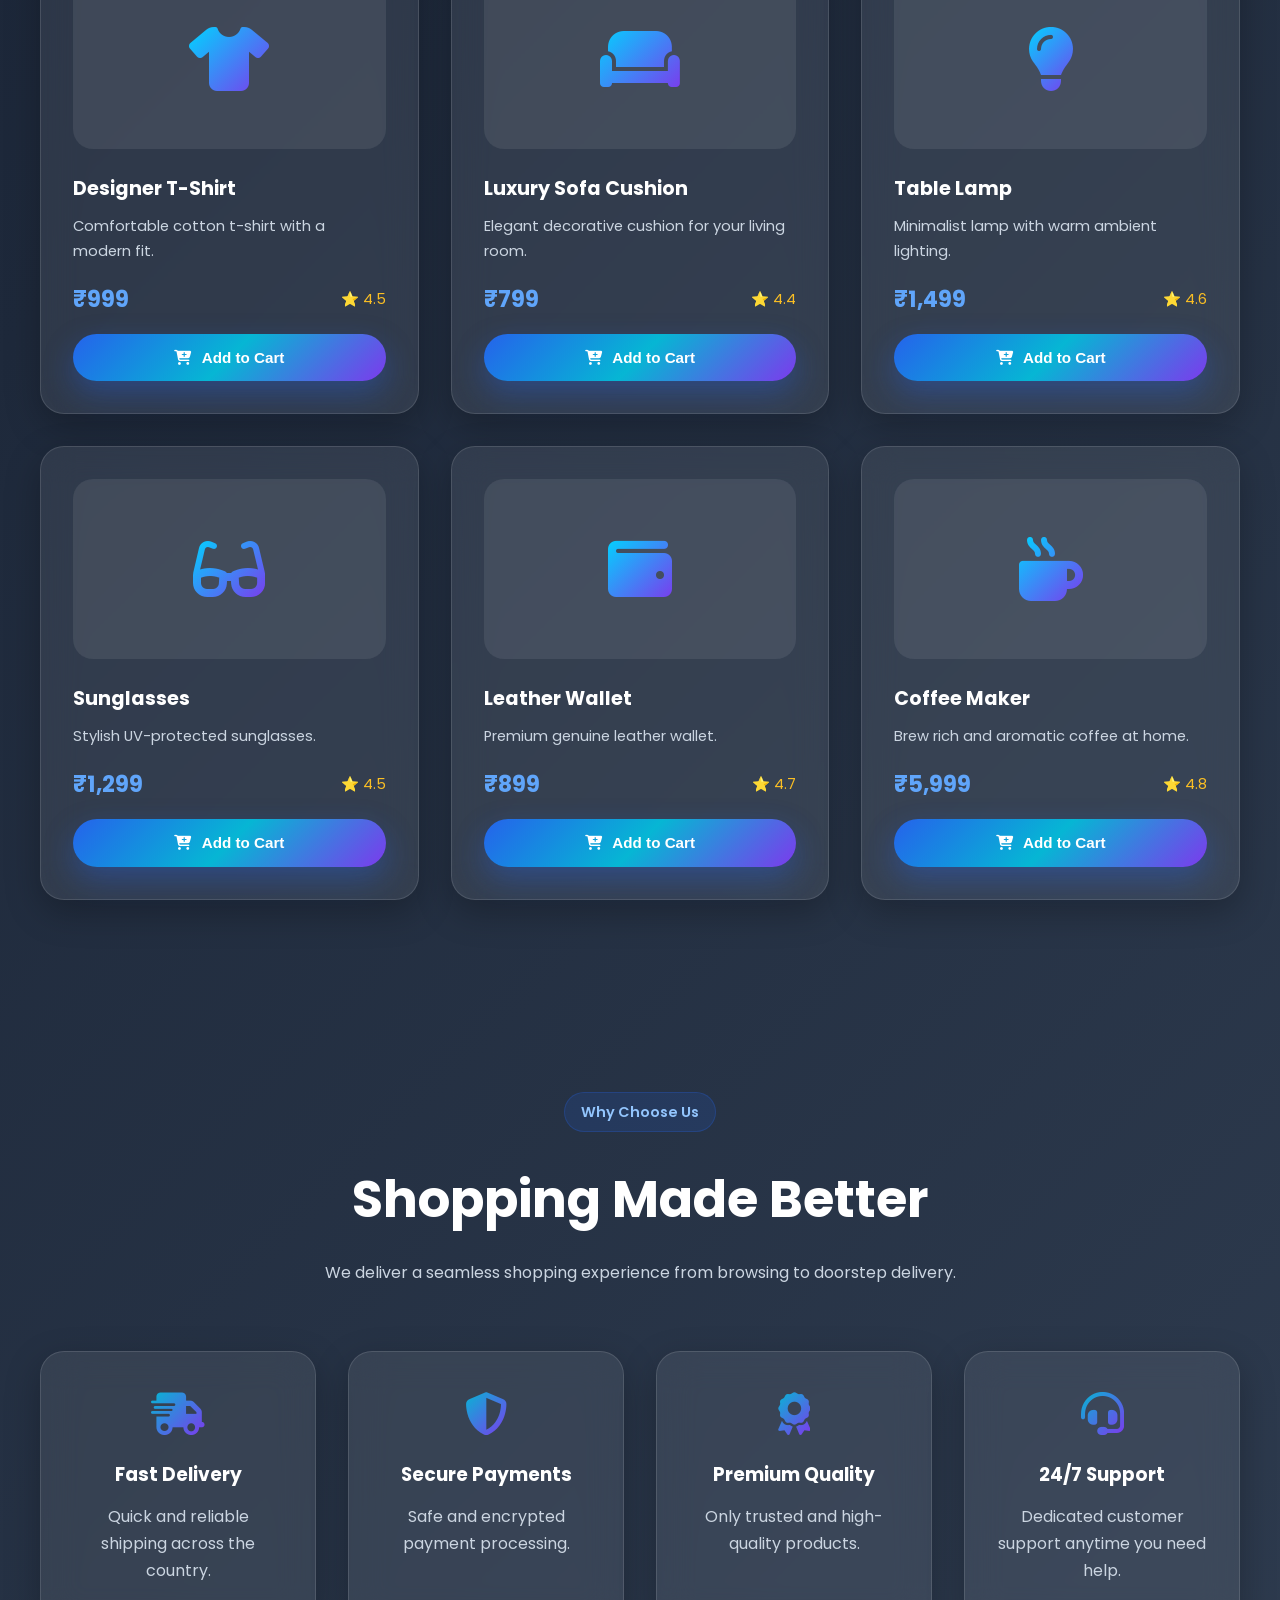
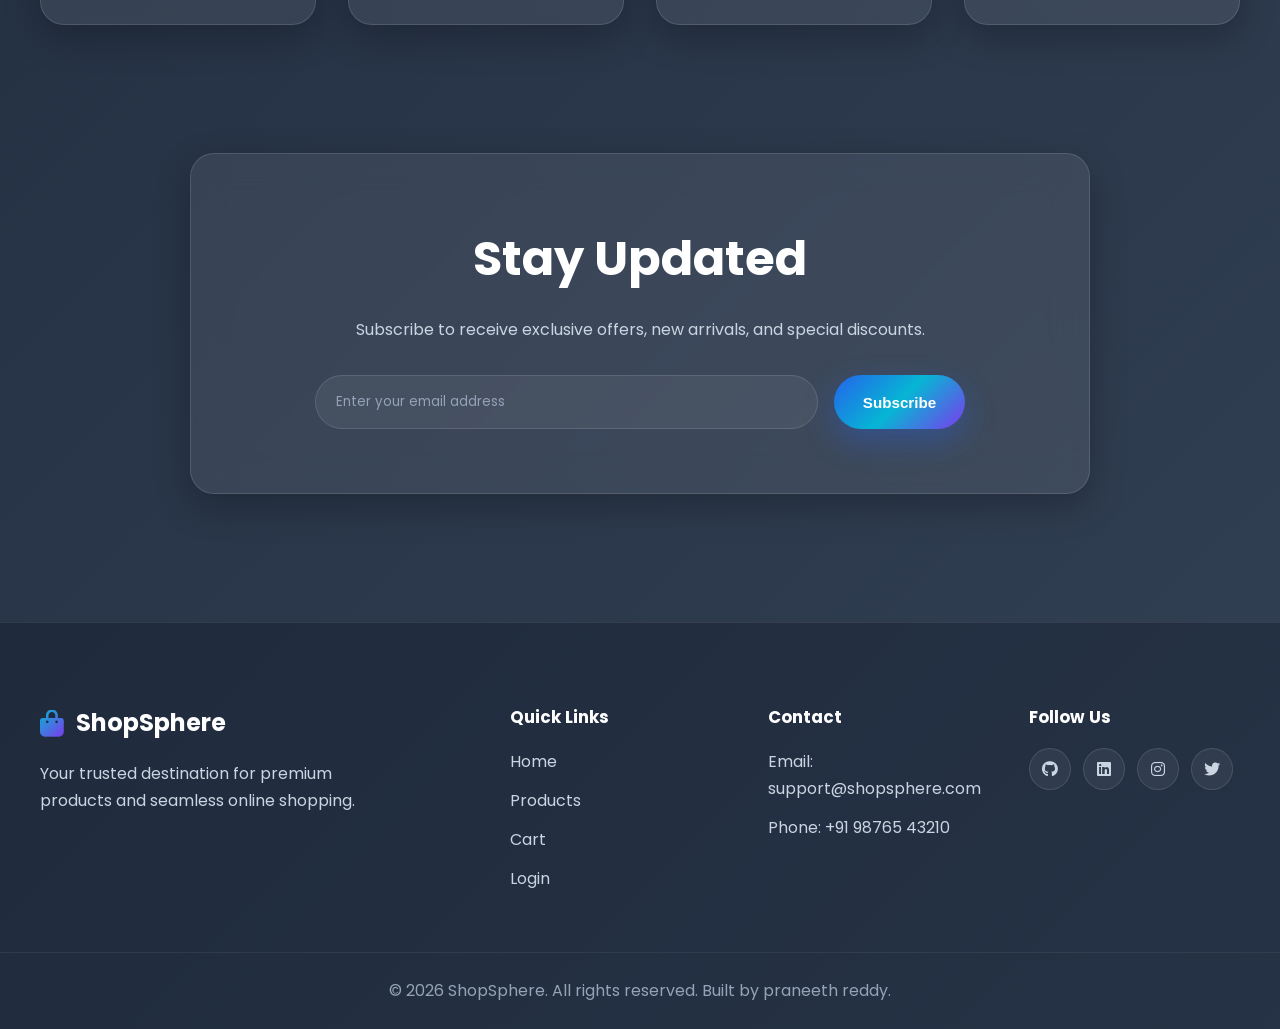
==== commit 0f87434c: "Update index.html" ====
--- a/index.html
+++ b/index.html
@@ -296,7 +296,7 @@
 
         <div class="footer-bottom">
             <p>
-                © 2026 ShopSphere. All rights reserved. Built by Jashwanth Reddy.
+                © 2026 ShopSphere. All rights reserved. Built by praneeth reddy.
             </p>
         </div>
     </footer>
@@ -304,4 +304,4 @@
     <!-- Main Script -->
     <script src="script.js"></script>
 </body>
-</html>+</html>
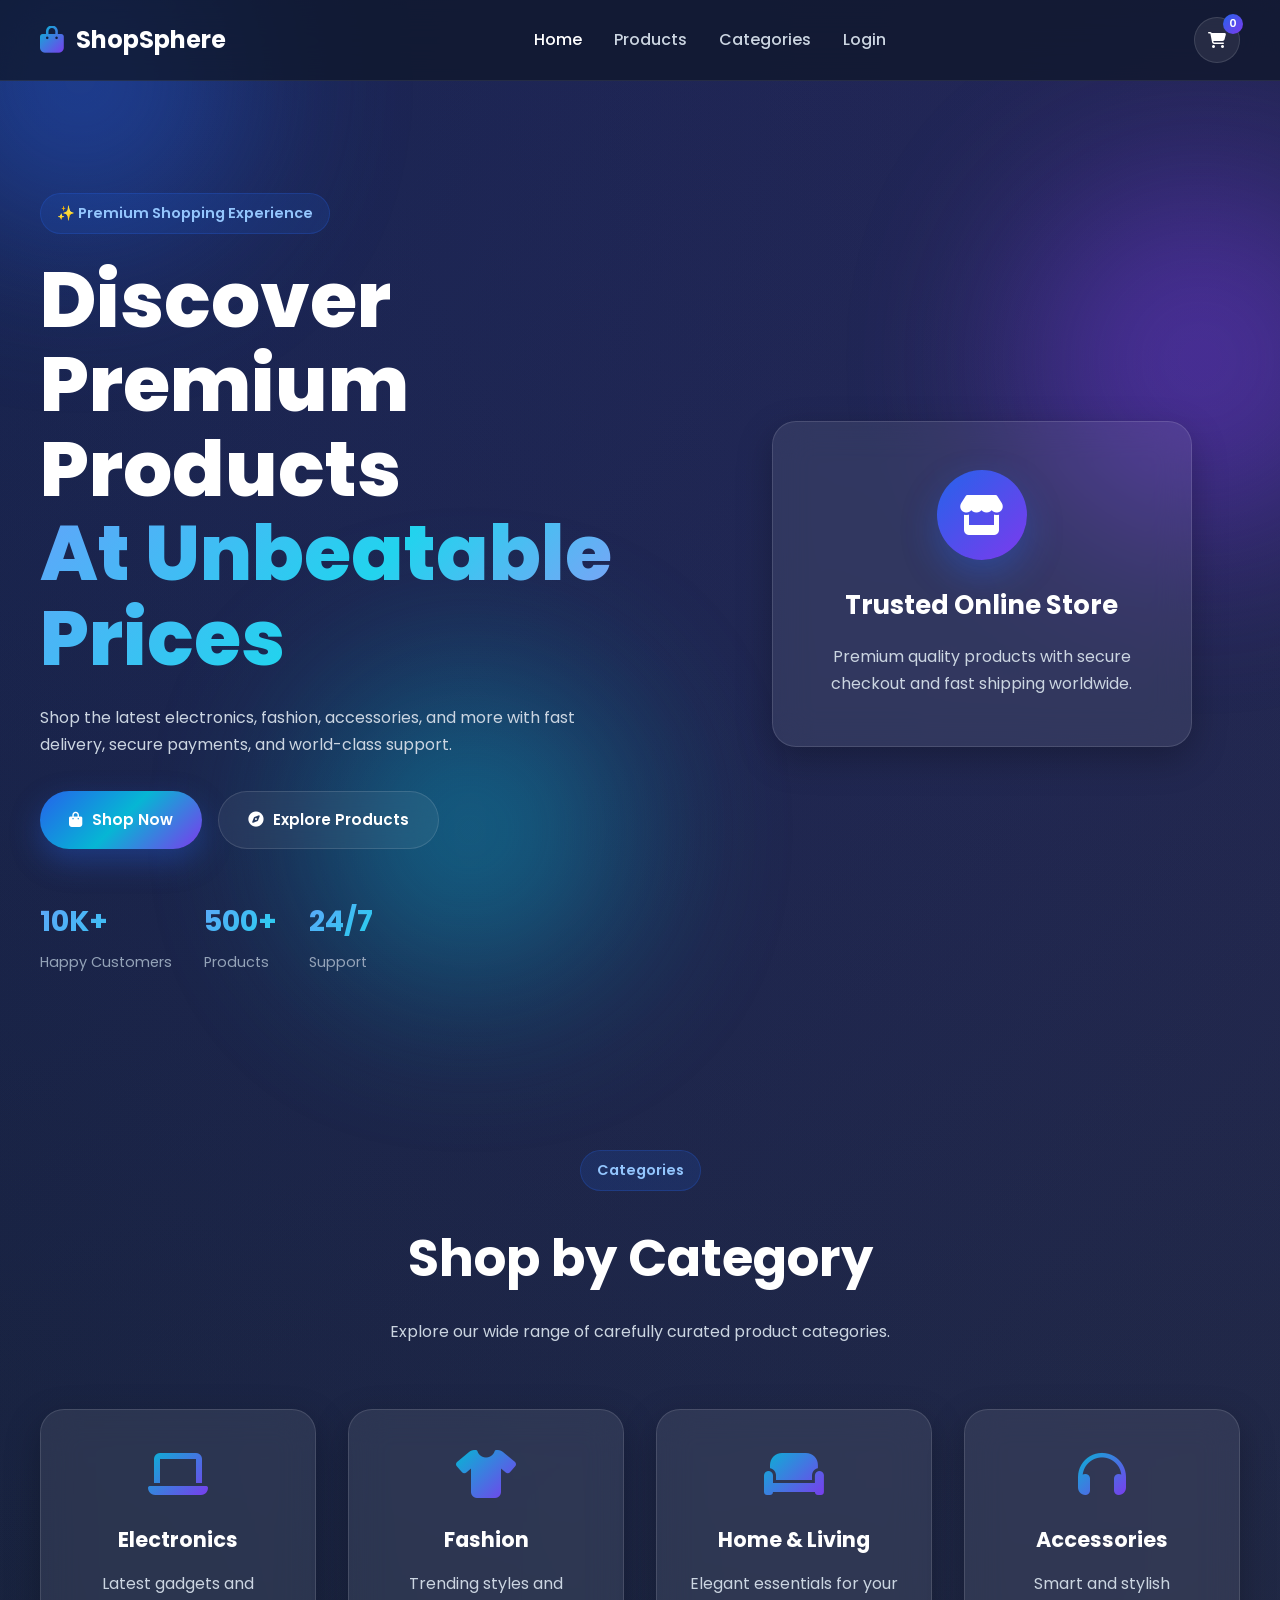
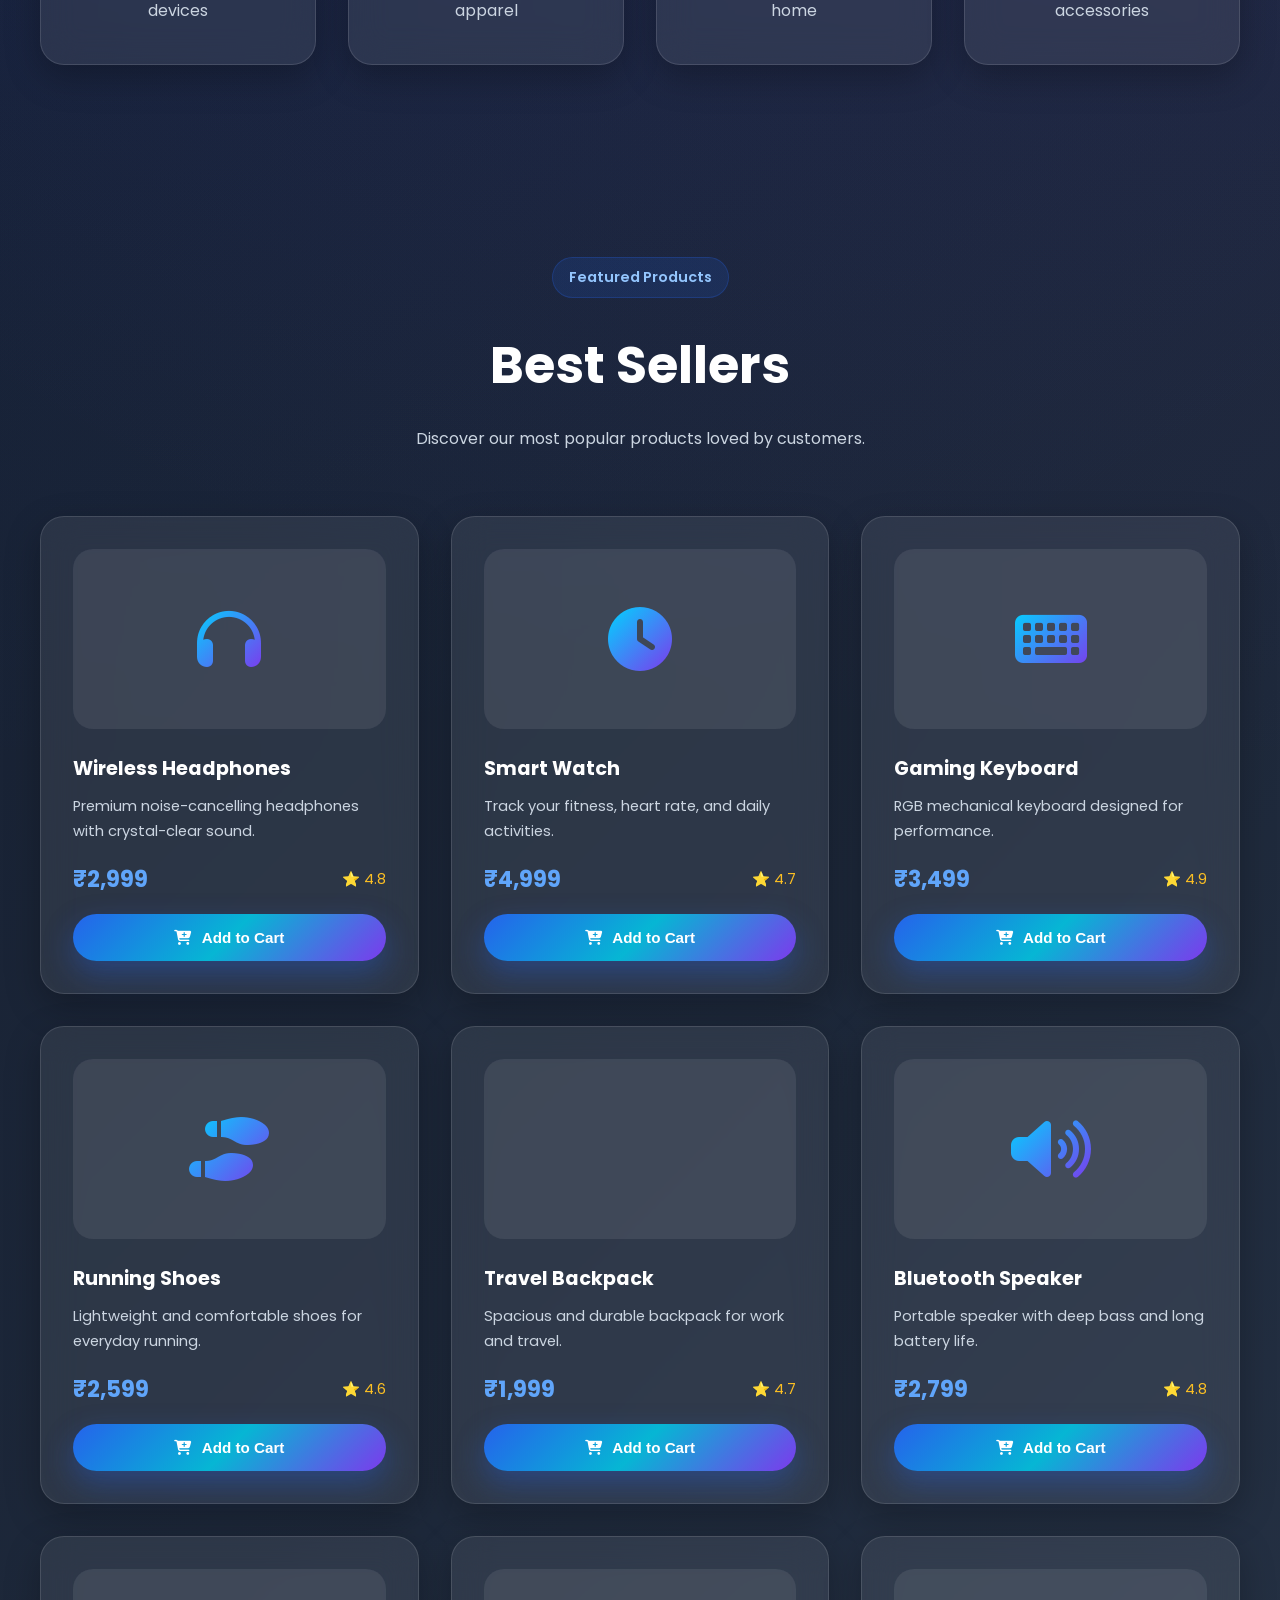
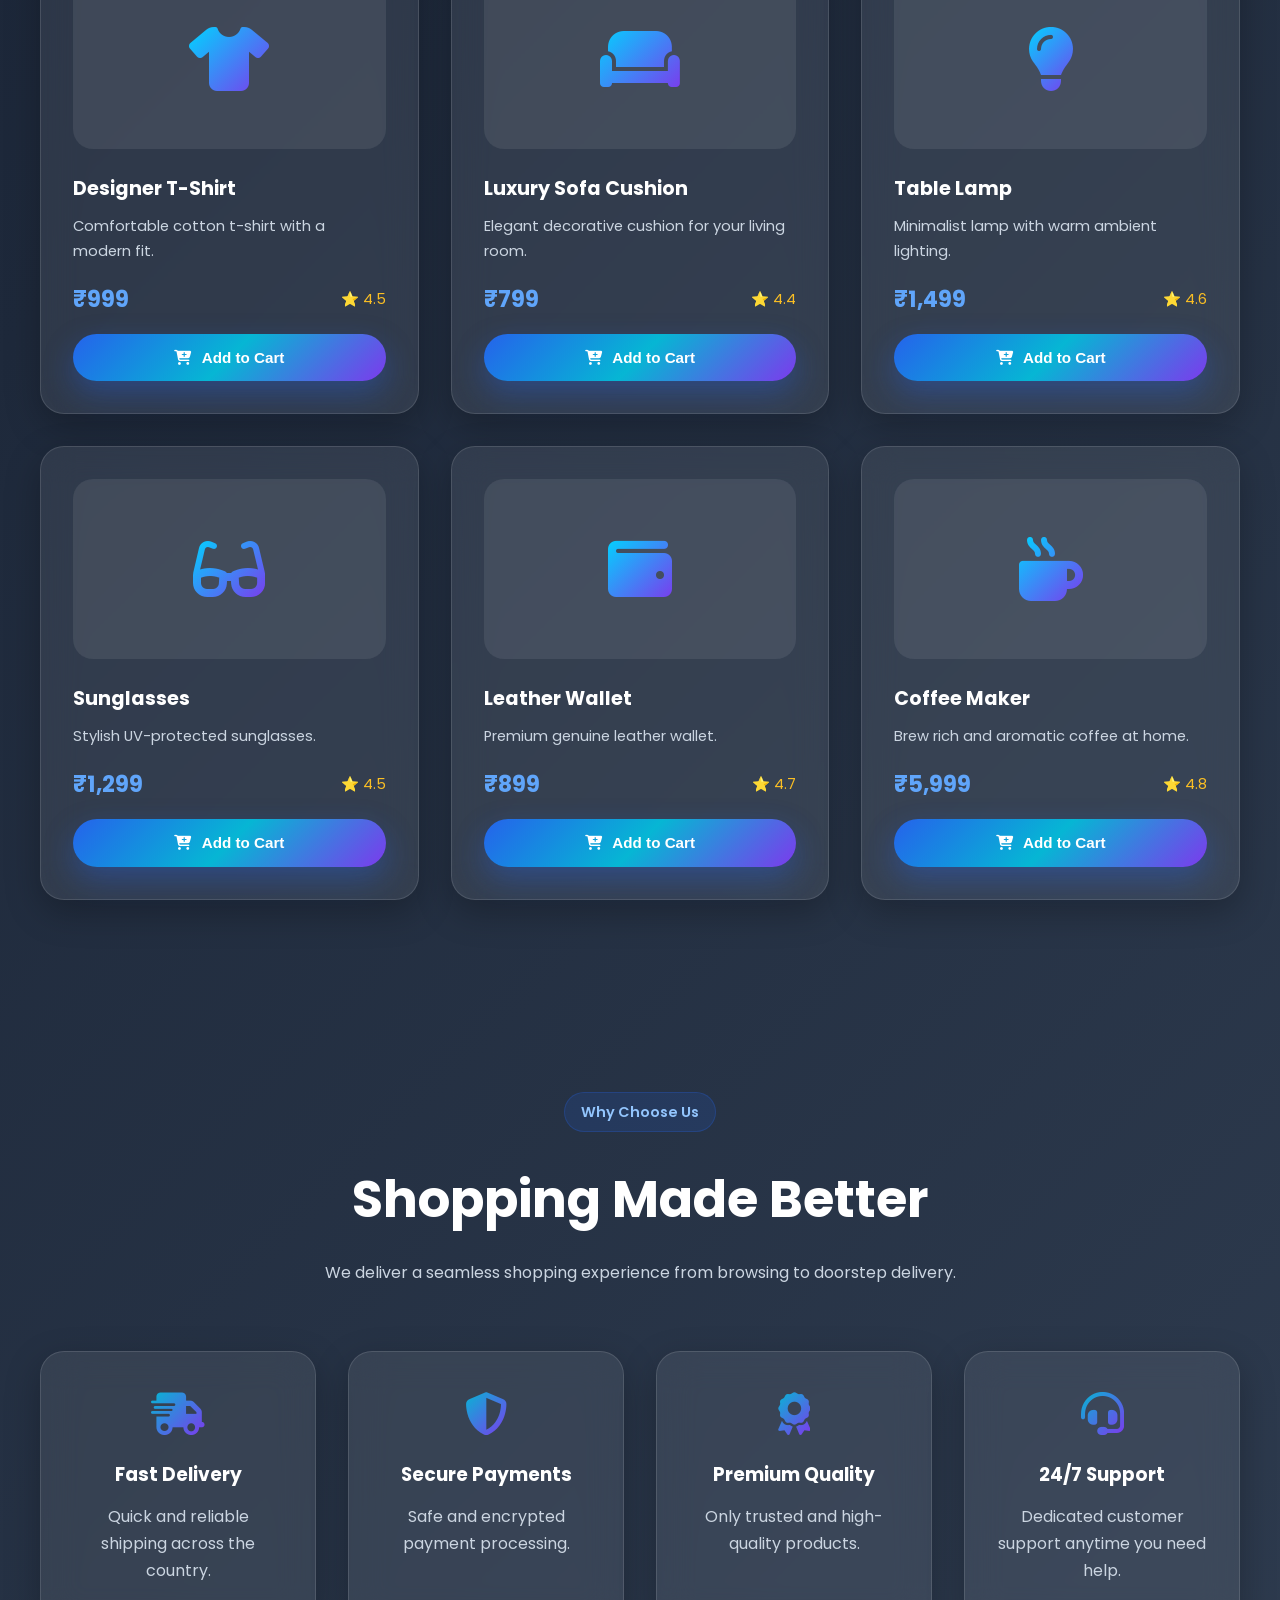
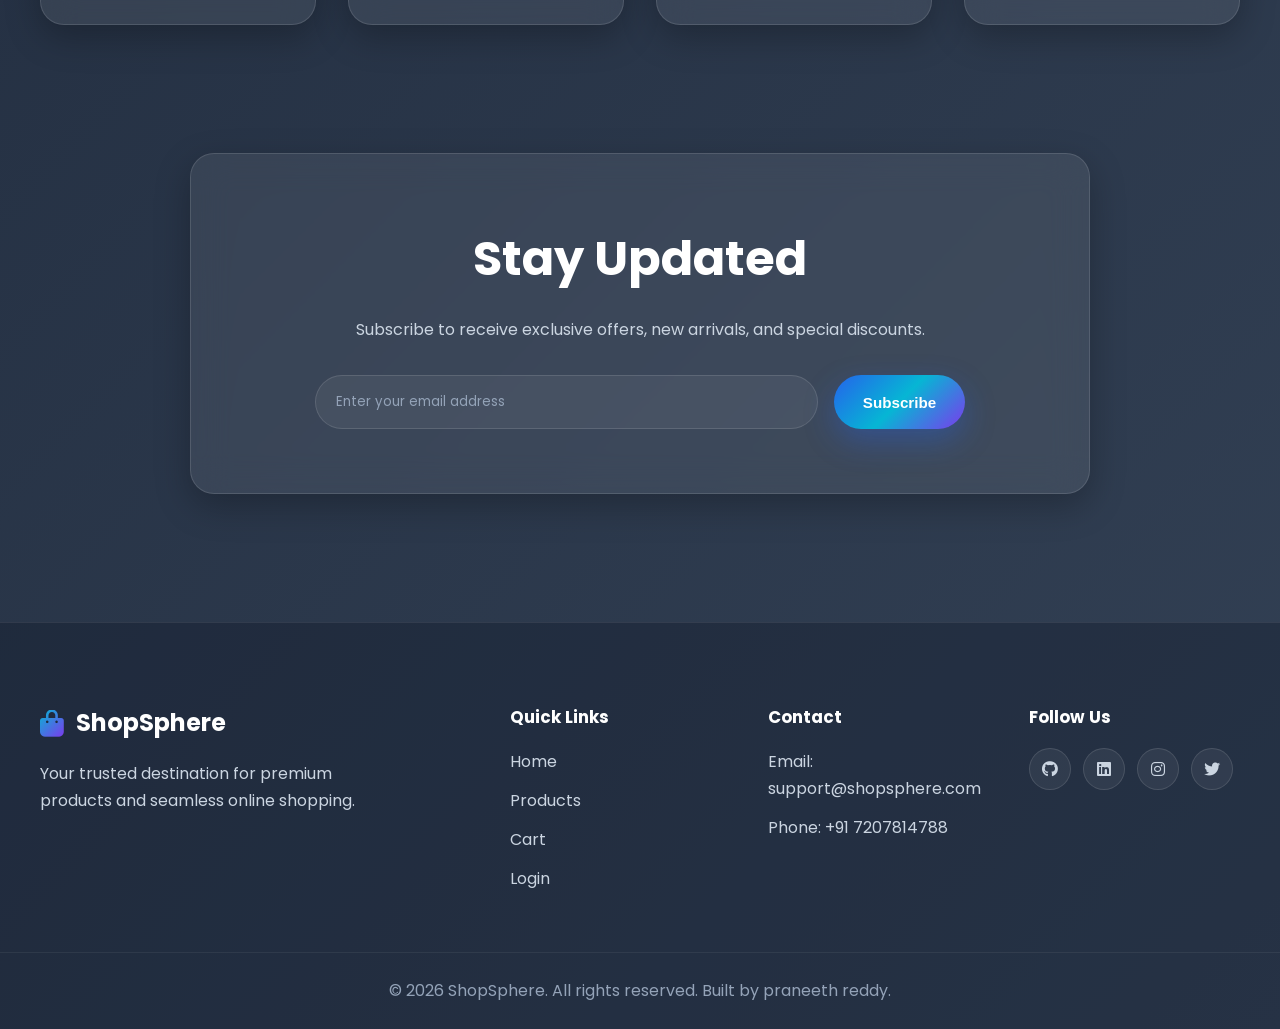
==== commit ed209d3b: "Update index.html" ====
--- a/index.html
+++ b/index.html
@@ -280,7 +280,7 @@
             <div class="footer-links">
                 <h4>Contact</h4>
                 <p>Email: support@shopsphere.com</p>
-                <p>Phone: +91 98765 43210</p>
+                <p>Phone: +91 7207814788</p>
             </div>
 
             <div class="footer-links">
